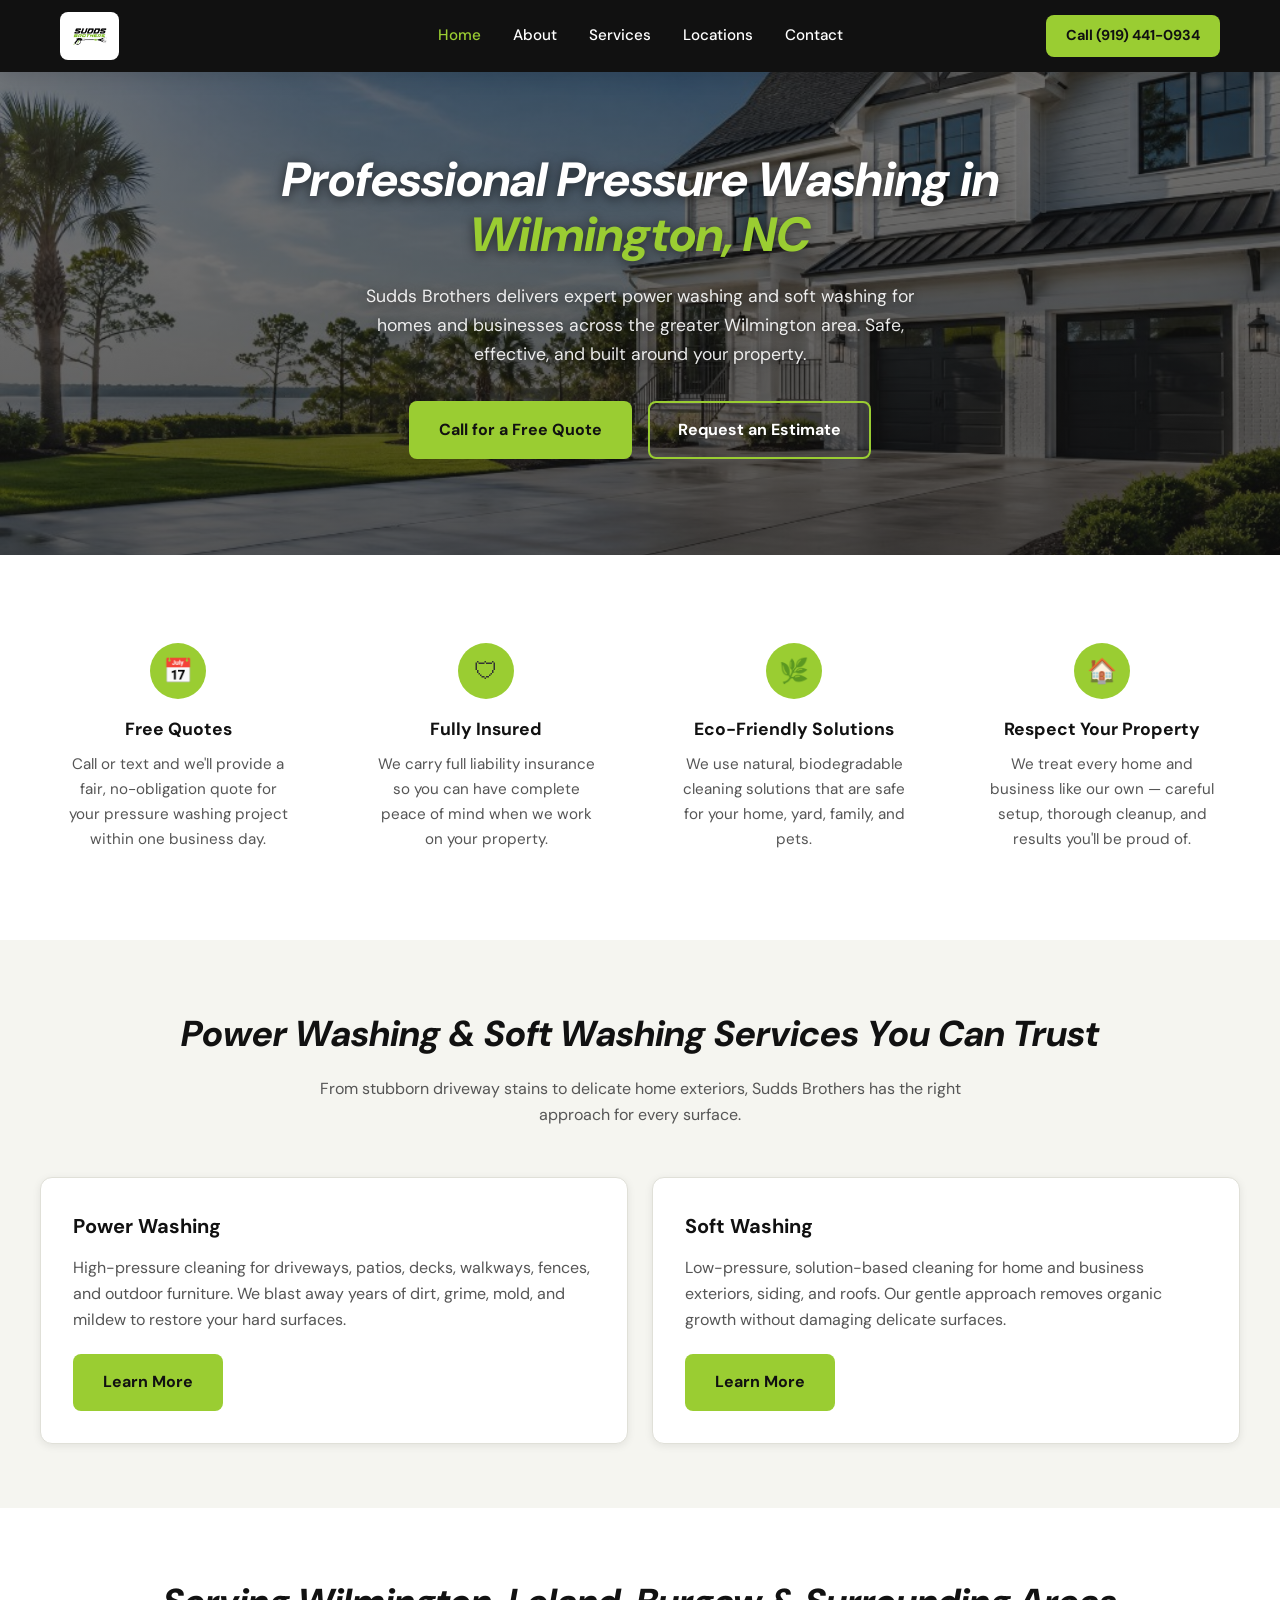
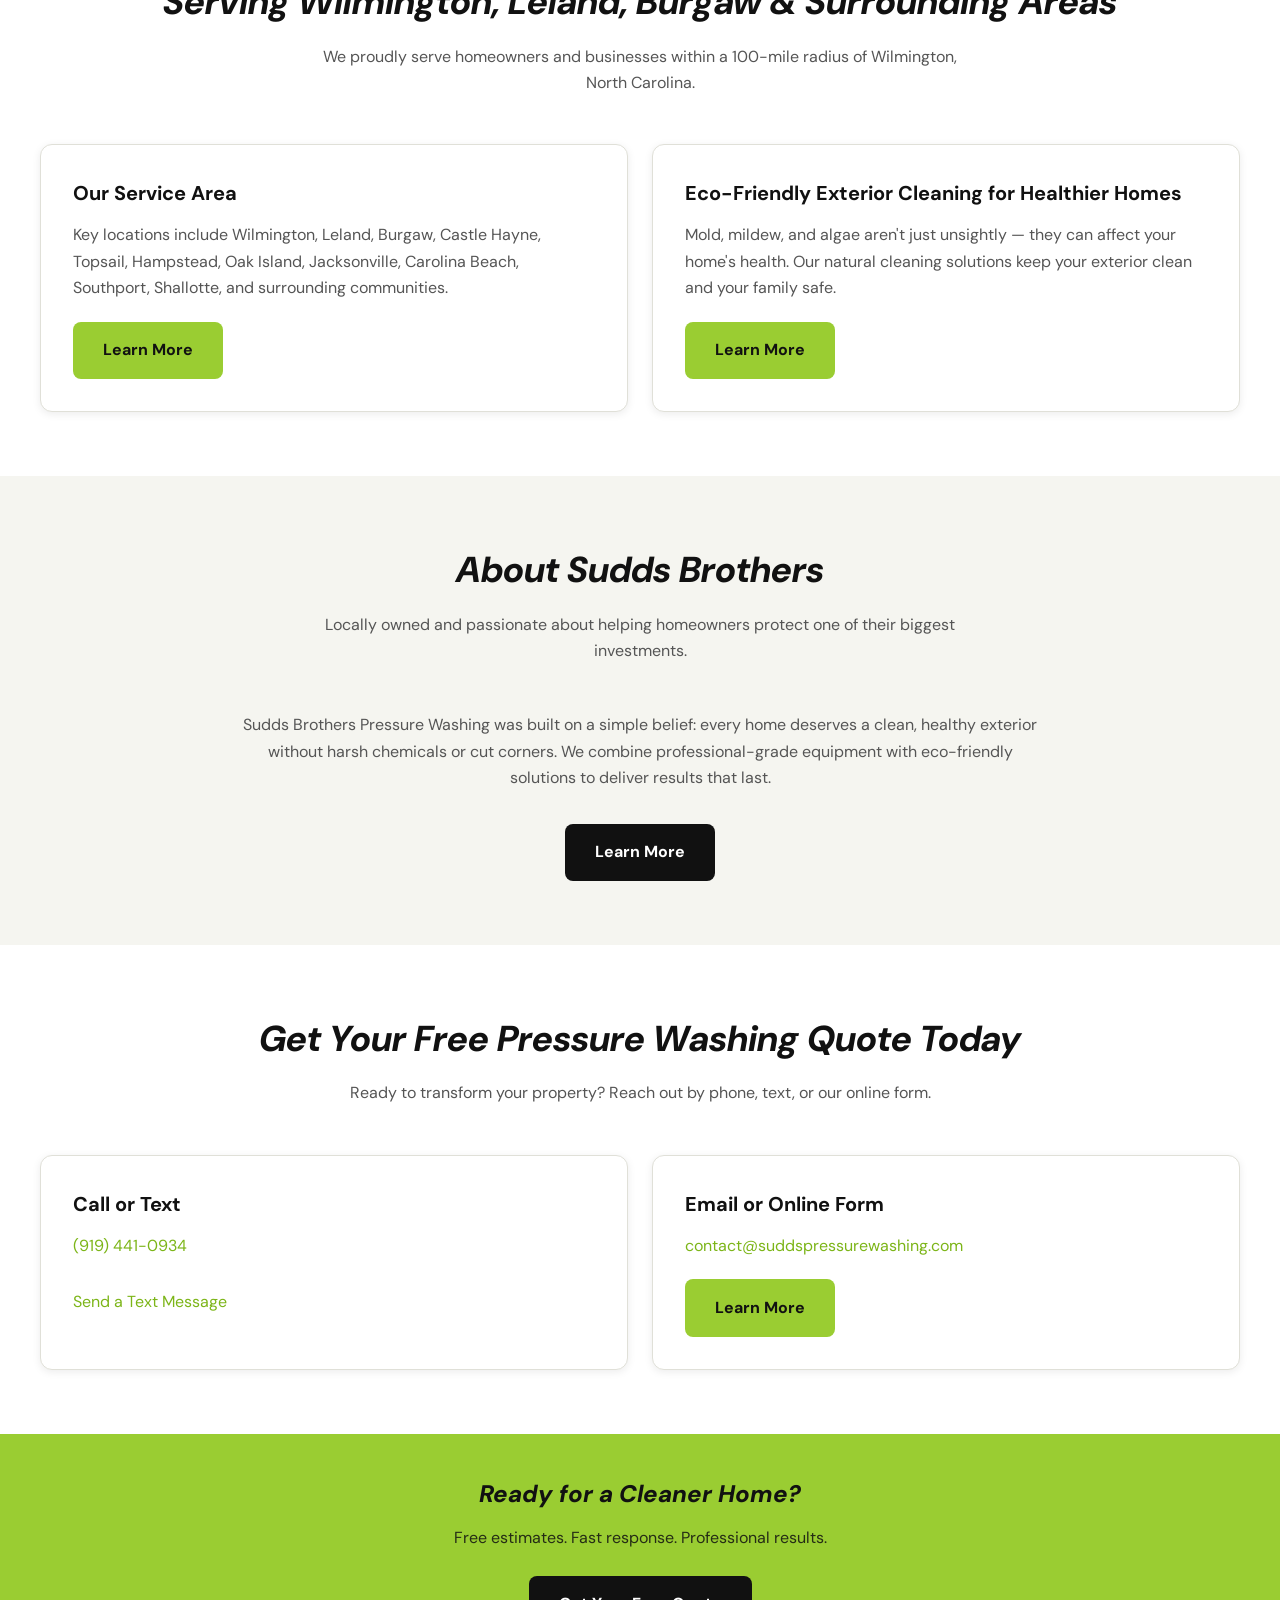
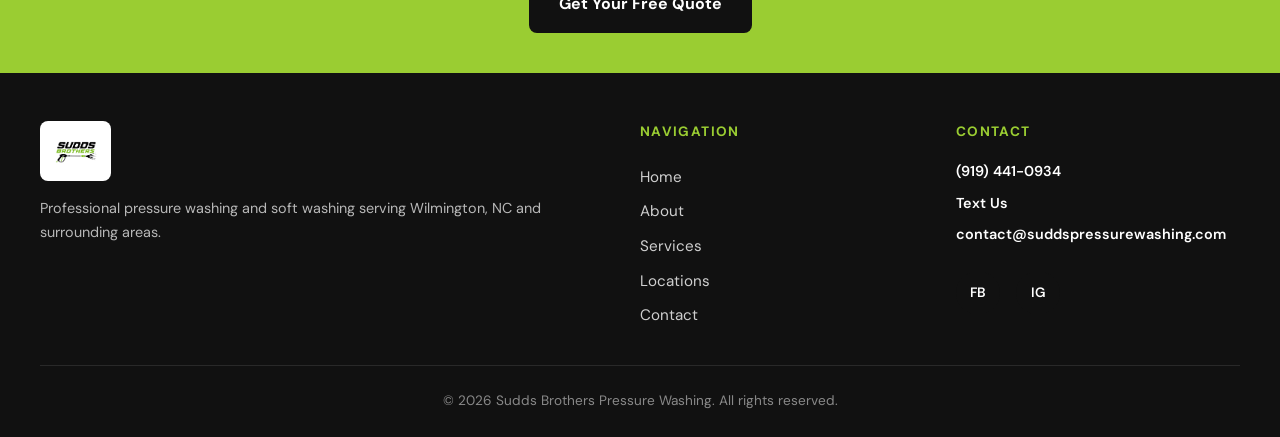
==== index.html @ 4c3fdf64 "lots of changes" ====
<!DOCTYPE html>
<html lang="en">
<head>
  <meta charset="UTF-8">
  <meta name="viewport" content="width=device-width, initial-scale=1.0">
  <title>Sudds Brothers Pressure Washing | Wilmington, NC</title>
  <meta name="description" content="Professional pressure washing and soft washing in Wilmington, Leland, Burgaw, and surrounding areas. Eco-friendly exterior cleaning for driveways, homes, and businesses. Free quotes.">
  <link rel="preconnect" href="https://fonts.googleapis.com">
  <link rel="preconnect" href="https://fonts.gstatic.com" crossorigin>
  <link href="https://fonts.googleapis.com/css2?family=DM+Sans:ital,opsz,wght@0,9..40,400;0,9..40,500;0,9..40,700;0,9..40,800;1,9..40,800&display=swap" rel="stylesheet">
  <link rel="icon" type="image/png" href="favicon.png">
  <link rel="apple-touch-icon" href="favicon.png">
  <link rel="stylesheet" href="css/styles.css">
  <script type="application/ld+json">
  {
    "@context": "https://schema.org",
    "@type": "LocalBusiness",
    "name": "Sudds Brothers Pressure Washing",
    "telephone": "+1-919-441-0934",
    "email": "contact@suddspressurewashing.com",
    "url": "https://suddspressurewashing.com",
    "description": "Professional pressure washing and soft washing services in Wilmington, NC and surrounding communities.",
    "areaServed": [
      "Wilmington, NC", "Leland, NC", "Burgaw, NC", "Castle Hayne, NC",
      "Hampstead, NC", "Oak Island, NC", "Surf City, NC", "Jacksonville, NC",
      "Carolina Beach, NC", "Southport, NC", "Shallotte, NC"
    ],
    "priceRange": "$$",
    "sameAs": [
      "https://www.facebook.com/profile.php?id=61590643113517",
      "https://www.instagram.com/suddsbrothers/"
    ]
  }
  </script>
</head>
<body>
  <a href="#main" class="skip-link">Skip to main content</a>

  <header class="site-header">
    <div class="header-inner">
      <a href="index.html" class="logo-link" aria-label="Sudds Brothers Pressure Washing Home">
        <img src="images/logo.png" alt="Sudds Brothers Pressure Washing">
      </a>
      <nav class="nav-desktop" aria-label="Main navigation">
        <a href="index.html" class="active">Home</a>
        <a href="about.html">About</a>
        <a href="services.html">Services</a>
        <a href="locations.html">Locations</a>
        <a href="contact.html">Contact</a>
      </nav>
      <a href="tel:+19194410934" class="header-cta">Call (919) 441-0934</a>
      <button class="menu-toggle" aria-label="Toggle menu" aria-expanded="false">
        <span></span><span></span><span></span>
      </button>
    </div>
    <nav class="nav-mobile" aria-label="Mobile navigation">
      <a href="index.html" class="active">Home</a>
      <a href="about.html">About</a>
      <a href="services.html">Services</a>
      <a href="locations.html">Locations</a>
      <a href="contact.html">Contact</a>
      <a href="tel:+19194410934" class="mobile-cta">Call (919) 441-0934</a>
    </nav>
  </header>

  <main id="main">
    <section class="hero">
      <div class="hero-inner">
        <h1>Professional Pressure Washing in <span>Wilmington, NC</span></h1>
        <p>Sudds Brothers delivers expert power washing and soft washing for homes and businesses across the greater Wilmington area. Safe, effective, and built around your property.</p>
        <div class="hero-actions">
          <a href="tel:+19194410934" class="btn btn-primary">Call for a Free Quote</a>
          <a href="contact.html" class="btn btn-secondary">Request an Estimate</a>
        </div>
      </div>
    </section>

    <section class="section">
      <div class="container">
        <div class="trust-grid">
          <div class="trust-item">
            <div class="trust-icon" aria-hidden="true">&#128197;</div>
            <h3>Free Quotes</h3>
            <p>Call or text and we'll provide a fair, no-obligation quote for your pressure washing project within one business day.</p>
          </div>
          <div class="trust-item">
            <div class="trust-icon" aria-hidden="true">&#128737;</div>
            <h3>Fully Insured</h3>
            <p>We carry full liability insurance so you can have complete peace of mind when we work on your property.</p>
          </div>
          <div class="trust-item">
            <div class="trust-icon" aria-hidden="true">&#127807;</div>
            <h3>Eco-Friendly Solutions</h3>
            <p>We use natural, biodegradable cleaning solutions that are safe for your home, yard, family, and pets.</p>
          </div>
          <div class="trust-item">
            <div class="trust-icon" aria-hidden="true">&#127968;</div>
            <h3>Respect Your Property</h3>
            <p>We treat every home and business like our own — careful setup, thorough cleanup, and results you'll be proud of.</p>
          </div>
        </div>
      </div>
    </section>

    <section class="section section-alt">
      <div class="container">
        <div class="section-header">
          <h2>Power Washing &amp; Soft Washing Services You Can Trust</h2>
          <p>From stubborn driveway stains to delicate home exteriors, Sudds Brothers has the right approach for every surface.</p>
        </div>
        <div class="preview-grid">
          <article class="preview-card">
            <h3>Power Washing</h3>
            <p>High-pressure cleaning for driveways, patios, decks, walkways, fences, and outdoor furniture. We blast away years of dirt, grime, mold, and mildew to restore your hard surfaces.</p>
            <a href="services.html#power-washing" class="btn btn-primary">Learn More</a>
          </article>
          <article class="preview-card">
            <h3>Soft Washing</h3>
            <p>Low-pressure, solution-based cleaning for home and business exteriors, siding, and roofs. Our gentle approach removes organic growth without damaging delicate surfaces.</p>
            <a href="services.html#soft-washing" class="btn btn-primary">Learn More</a>
          </article>
        </div>
      </div>
    </section>

    <section class="section">
      <div class="container">
        <div class="section-header">
          <h2>Serving Wilmington, Leland, Burgaw &amp; Surrounding Areas</h2>
          <p>We proudly serve homeowners and businesses within a 100-mile radius of Wilmington, North Carolina.</p>
        </div>
        <div class="preview-grid">
          <article class="preview-card">
            <h3>Our Service Area</h3>
            <p>Key locations include Wilmington, Leland, Burgaw, Castle Hayne, Topsail, Hampstead, Oak Island, Jacksonville, Carolina Beach, Southport, Shallotte, and surrounding communities.</p>
            <a href="locations.html" class="btn btn-primary">Learn More</a>
          </article>
          <article class="preview-card">
            <h3>Eco-Friendly Exterior Cleaning for Healthier Homes</h3>
            <p>Mold, mildew, and algae aren't just unsightly — they can affect your home's health. Our natural cleaning solutions keep your exterior clean and your family safe.</p>
            <a href="about.html" class="btn btn-primary">Learn More</a>
          </article>
        </div>
      </div>
    </section>

    <section class="section section-alt">
      <div class="container">
        <div class="section-header">
          <h2>About Sudds Brothers</h2>
          <p>Locally owned and passionate about helping homeowners protect one of their biggest investments.</p>
        </div>
        <div class="content-block" style="text-align: center;">
          <p>Sudds Brothers Pressure Washing was built on a simple belief: every home deserves a clean, healthy exterior without harsh chemicals or cut corners. We combine professional-grade equipment with eco-friendly solutions to deliver results that last.</p>
          <a href="about.html" class="btn btn-dark" style="margin-top: 1rem;">Learn More</a>
        </div>
      </div>
    </section>

    <section class="section">
      <div class="container">
        <div class="section-header">
          <h2>Get Your Free Pressure Washing Quote Today</h2>
          <p>Ready to transform your property? Reach out by phone, text, or our online form.</p>
        </div>
        <div class="preview-grid">
          <article class="preview-card">
            <h3>Call or Text</h3>
            <p><a href="tel:+19194410934">(919) 441-0934</a></p>
            <p style="margin-top: 0.5rem;"><a href="sms:+19194410934">Send a Text Message</a></p>
          </article>
          <article class="preview-card">
            <h3>Email or Online Form</h3>
            <p><a href="mailto:contact@suddspressurewashing.com">contact@suddspressurewashing.com</a></p>
            <a href="contact.html" class="btn btn-primary">Learn More</a>
          </article>
        </div>
      </div>
    </section>

    <section class="cta-strip">
      <div class="container">
        <h2>Ready for a Cleaner Home?</h2>
        <p>Free estimates. Fast response. Professional results.</p>
        <a href="contact.html" class="btn">Get Your Free Quote</a>
      </div>
    </section>
  </main>

  <footer class="site-footer">
    <div class="footer-inner">
      <div class="footer-grid">
        <div class="footer-brand">
          <img src="images/logo.png" alt="Sudds Brothers Pressure Washing">
          <p>Professional pressure washing and soft washing serving Wilmington, NC and surrounding areas.</p>
        </div>
        <div class="footer-nav">
          <h3>Navigation</h3>
          <a href="index.html">Home</a>
          <a href="about.html">About</a>
          <a href="services.html">Services</a>
          <a href="locations.html">Locations</a>
          <a href="contact.html">Contact</a>
        </div>
        <div class="footer-contact">
          <h3>Contact</h3>
          <p><a href="tel:+19194410934">(919) 441-0934</a></p>
          <p><a href="sms:+19194410934">Text Us</a></p>
          <p><a href="mailto:contact@suddspressurewashing.com">contact@suddspressurewashing.com</a></p>
          <div class="social-links">
            <a href="https://www.facebook.com/profile.php?id=61590643113517" target="_blank" rel="noopener noreferrer" aria-label="Facebook" title="Facebook">FB</a>
            <a href="https://www.instagram.com/suddsbrothers/" target="_blank" rel="noopener noreferrer" aria-label="Instagram" title="Instagram">IG</a>
          </div>
        </div>
      </div>
      <div class="footer-bottom">
        <p>&copy; 2026 Sudds Brothers Pressure Washing. All rights reserved.</p>
      </div>
    </div>
  </footer>

  <script src="js/main.js"></script>
</body>
</html>
---- css/styles.css ----
/* Sudds Brothers Pressure Washing */

:root {
  --color-black: #111111;
  --color-green: #9ACD32;
  --color-green-dark: #7CB518;
  --color-white: #ffffff;
  --color-off-white: #f5f5f0;
  --color-gray-100: #f0f0eb;
  --color-gray-200: #e0e0d8;
  --color-gray-600: #555555;
  --color-gray-800: #333333;
  --font-main: 'DM Sans', system-ui, -apple-system, sans-serif;
  --font-display: 'DM Sans', system-ui, sans-serif;
  --shadow-sm: 0 2px 8px rgba(0, 0, 0, 0.08);
  --shadow-md: 0 4px 20px rgba(0, 0, 0, 0.12);
  --radius: 8px;
  --radius-lg: 12px;
  --header-height: 72px;
  --max-width: 1200px;
}

*, *::before, *::after {
  box-sizing: border-box;
  margin: 0;
  padding: 0;
}

html {
  scroll-behavior: smooth;
}

body {
  font-family: var(--font-main);
  font-size: 1rem;
  line-height: 1.65;
  color: var(--color-gray-800);
  background: var(--color-white);
}

img {
  max-width: 100%;
  height: auto;
  display: block;
}

a {
  color: var(--color-green-dark);
  text-decoration: none;
  transition: color 0.2s;
}

a:hover {
  color: var(--color-green);
}

ul {
  list-style: none;
}

.skip-link {
  position: absolute;
  top: -100%;
  left: 1rem;
  background: var(--color-green);
  color: var(--color-black);
  padding: 0.5rem 1rem;
  border-radius: var(--radius);
  z-index: 9999;
  font-weight: 600;
}

.skip-link:focus {
  top: 1rem;
}

/* Header */
.site-header {
  position: sticky;
  top: 0;
  z-index: 1000;
  background: var(--color-black);
  height: var(--header-height);
  box-shadow: var(--shadow-md);
}

.header-inner {
  max-width: var(--max-width);
  margin: 0 auto;
  padding: 0 1.25rem;
  height: 100%;
  display: flex;
  align-items: center;
  justify-content: space-between;
  gap: 1rem;
  position: relative;
}

.logo-link img {
  height: 48px;
  width: auto;
  background: var(--color-white);
  padding: 0.3rem 0.65rem;
  border-radius: var(--radius);
}

.nav-desktop {
  display: none;
  align-items: center;
  gap: 2rem;
}

.nav-desktop a {
  color: var(--color-white);
  font-weight: 500;
  font-size: 0.95rem;
}

.nav-desktop a:hover,
.nav-desktop a.active {
  color: var(--color-green);
}

.header-cta {
  display: none;
  background: var(--color-green);
  color: var(--color-black) !important;
  padding: 0.6rem 1.25rem;
  border-radius: var(--radius);
  font-weight: 700;
  font-size: 0.9rem;
  white-space: nowrap;
}

.header-cta:hover {
  background: var(--color-green-dark);
  color: var(--color-black) !important;
}

.menu-toggle {
  display: flex;
  flex-direction: column;
  justify-content: center;
  gap: 5px;
  width: 44px;
  height: 44px;
  background: transparent;
  border: 2px solid var(--color-green);
  border-radius: 50%;
  cursor: pointer;
  padding: 10px;
}

.menu-toggle span {
  display: block;
  height: 2px;
  background: var(--color-green);
  border-radius: 2px;
  transition: transform 0.3s, opacity 0.3s;
}

.menu-toggle[aria-expanded="true"] span:nth-child(1) {
  transform: translateY(7px) rotate(45deg);
}

.menu-toggle[aria-expanded="true"] span:nth-child(2) {
  opacity: 0;
}

.menu-toggle[aria-expanded="true"] span:nth-child(3) {
  transform: translateY(-7px) rotate(-45deg);
}

.nav-mobile {
  display: none;
  position: fixed;
  top: var(--header-height);
  left: 0;
  right: 0;
  background: var(--color-black);
  padding: 1.5rem;
  box-shadow: var(--shadow-md);
  z-index: 999;
}

.nav-mobile.open {
  display: block;
}

.nav-mobile a {
  display: block;
  color: var(--color-white);
  padding: 0.85rem 0;
  font-size: 1.1rem;
  font-weight: 500;
  border-bottom: 1px solid rgba(255, 255, 255, 0.1);
}

.nav-mobile a:hover,
.nav-mobile a.active {
  color: var(--color-green);
}

.nav-mobile .mobile-cta {
  display: inline-block;
  margin-top: 1rem;
  background: var(--color-green);
  color: var(--color-black) !important;
  padding: 0.75rem 1.5rem;
  border-radius: var(--radius);
  font-weight: 700;
  border: none;
}

/* Hero */
.hero {
  background: var(--color-black) url('../images/hero.png') center center / cover no-repeat;
  color: var(--color-white);
  padding: 5rem 1.25rem 6rem;
  text-align: center;
  position: relative;
  overflow: hidden;
  min-height: 420px;
  display: flex;
  align-items: center;
}

.hero::before {
  content: '';
  position: absolute;
  inset: 0;
  background: linear-gradient(
    to bottom,
    rgba(17, 17, 17, 0.55) 0%,
    rgba(17, 17, 17, 0.7) 100%
  );
  pointer-events: none;
}

.hero-inner {
  max-width: 800px;
  margin: 0 auto;
  position: relative;
  z-index: 1;
  width: 100%;
}

.hero h1 {
  font-family: var(--font-display);
  font-size: clamp(2rem, 5vw, 3rem);
  font-weight: 800;
  font-style: italic;
  line-height: 1.15;
  margin-bottom: 1.25rem;
  text-shadow: 0 2px 12px rgba(0, 0, 0, 0.6);
}

.hero h1 span {
  color: var(--color-green);
}

.hero p {
  font-size: 1.1rem;
  color: rgba(255, 255, 255, 0.9);
  margin-bottom: 2rem;
  max-width: 600px;
  margin-left: auto;
  margin-right: auto;
  text-shadow: 0 1px 8px rgba(0, 0, 0, 0.5);
}

.hero-actions {
  display: flex;
  flex-wrap: wrap;
  gap: 1rem;
  justify-content: center;
}

/* Buttons */
.btn {
  display: inline-block;
  padding: 0.85rem 1.75rem;
  border-radius: var(--radius);
  font-weight: 700;
  font-size: 1rem;
  text-align: center;
  cursor: pointer;
  border: 2px solid transparent;
  transition: background 0.2s, color 0.2s, border-color 0.2s;
}

.btn-primary {
  background: var(--color-green);
  color: var(--color-black);
}

.btn-primary:hover {
  background: var(--color-green-dark);
  color: var(--color-black);
}

.btn-secondary {
  background: transparent;
  color: var(--color-white);
  border-color: var(--color-green);
}

.btn-secondary:hover {
  background: var(--color-green);
  color: var(--color-black);
}

.btn-dark {
  background: var(--color-black);
  color: var(--color-white);
}

.btn-dark:hover {
  background: var(--color-gray-800);
  color: var(--color-white);
}

/* Sections */
.section {
  padding: 4rem 1.25rem;
}

.section-alt {
  background: var(--color-off-white);
}

.section-dark {
  background: var(--color-black);
  color: var(--color-white);
}

.container {
  max-width: var(--max-width);
  margin: 0 auto;
}

.section-header {
  text-align: center;
  margin-bottom: 3rem;
}

.section-header h2 {
  font-family: var(--font-display);
  font-size: clamp(1.5rem, 3.5vw, 2.25rem);
  font-weight: 800;
  font-style: italic;
  color: var(--color-black);
  margin-bottom: 0.75rem;
}

.section-dark .section-header h2 {
  color: var(--color-white);
}

.section-header p {
  color: var(--color-gray-600);
  max-width: 650px;
  margin: 0 auto;
}

.section-dark .section-header p {
  color: rgba(255, 255, 255, 0.75);
}

/* Trust grid */
.trust-grid {
  display: grid;
  grid-template-columns: 1fr;
  gap: 2rem;
}

.trust-item {
  text-align: center;
  padding: 1.5rem;
}

.trust-icon {
  width: 56px;
  height: 56px;
  margin: 0 auto 1rem;
  background: var(--color-green);
  border-radius: 50%;
  display: flex;
  align-items: center;
  justify-content: center;
  font-size: 1.5rem;
}

.trust-item h3 {
  font-size: 1.1rem;
  font-weight: 700;
  margin-bottom: 0.5rem;
  color: var(--color-black);
}

.trust-item p {
  color: var(--color-gray-600);
  font-size: 0.95rem;
}

/* Preview cards */
.preview-grid {
  display: grid;
  grid-template-columns: 1fr;
  gap: 1.5rem;
}

.preview-card {
  background: var(--color-white);
  border-radius: var(--radius-lg);
  padding: 2rem;
  box-shadow: var(--shadow-sm);
  border: 1px solid var(--color-gray-200);
  display: flex;
  flex-direction: column;
}

.section-alt .preview-card {
  background: var(--color-white);
}

.preview-card h2,
.preview-card h3 {
  font-size: 1.25rem;
  font-weight: 700;
  margin-bottom: 0.75rem;
  color: var(--color-black);
}

.preview-card p {
  color: var(--color-gray-600);
  margin-bottom: 1.25rem;
  flex-grow: 1;
}

.preview-card .btn {
  align-self: flex-start;
}

/* Page hero (inner pages) */
.page-hero {
  background: var(--color-black);
  color: var(--color-white);
  padding: 3rem 1.25rem;
  text-align: center;
}

.page-hero h1 {
  font-family: var(--font-display);
  font-size: clamp(1.75rem, 4vw, 2.5rem);
  font-weight: 800;
  font-style: italic;
  margin-bottom: 0.75rem;
}

.page-hero p {
  color: rgba(255, 255, 255, 0.8);
  max-width: 650px;
  margin: 0 auto;
  font-size: 1.05rem;
}

/* Content blocks */
.content-block {
  max-width: 800px;
  margin: 0 auto;
}

.content-block h2 {
  font-size: 1.5rem;
  font-weight: 700;
  margin: 2rem 0 1rem;
  color: var(--color-black);
}

.content-block h2:first-child {
  margin-top: 0;
}

.content-block p {
  margin-bottom: 1rem;
  color: var(--color-gray-600);
}

.content-block ul {
  list-style: disc;
  padding-left: 1.5rem;
  margin-bottom: 1rem;
  color: var(--color-gray-600);
}

.content-block li {
  margin-bottom: 0.4rem;
}

/* Service detail */
.service-detail {
  display: grid;
  grid-template-columns: 1fr;
  gap: 2rem;
  margin-bottom: 3rem;
  padding-bottom: 3rem;
  border-bottom: 1px solid var(--color-gray-200);
}

.service-detail:last-child {
  border-bottom: none;
  margin-bottom: 0;
  padding-bottom: 0;
}

.service-detail h2 {
  font-size: 1.5rem;
  font-weight: 700;
  color: var(--color-black);
  margin-bottom: 1rem;
}

.service-detail p {
  color: var(--color-gray-600);
  margin-bottom: 1rem;
}

.service-badge {
  display: inline-block;
  background: var(--color-green);
  color: var(--color-black);
  font-weight: 700;
  font-size: 0.8rem;
  padding: 0.3rem 0.75rem;
  border-radius: 20px;
  margin-bottom: 1rem;
  text-transform: uppercase;
  letter-spacing: 0.05em;
}

/* Locations */
.locations-grid {
  display: grid;
  grid-template-columns: 1fr;
  gap: 2rem;
}

.location-region h3 {
  font-size: 1.15rem;
  font-weight: 700;
  color: var(--color-black);
  margin-bottom: 0.75rem;
  padding-bottom: 0.5rem;
  border-bottom: 2px solid var(--color-green);
}

.location-region ul {
  display: flex;
  flex-wrap: wrap;
  gap: 0.5rem;
}

.location-region li {
  background: var(--color-gray-100);
  padding: 0.4rem 0.85rem;
  border-radius: 20px;
  font-size: 0.9rem;
  color: var(--color-gray-800);
}

#service-map {
  width: 100%;
  height: 450px;
  border-radius: var(--radius-lg);
  box-shadow: var(--shadow-md);
  z-index: 1;
}

.map-container {
  margin-top: 2rem;
}

/* Contact */
.contact-layout {
  display: grid;
  grid-template-columns: 1fr;
  gap: 3rem;
}

.contact-info h2 {
  font-size: 1.35rem;
  font-weight: 700;
  margin-bottom: 1.5rem;
}

.contact-item {
  display: flex;
  align-items: flex-start;
  gap: 1rem;
  margin-bottom: 1.25rem;
}

.contact-item-icon {
  width: 44px;
  height: 44px;
  background: var(--color-green);
  border-radius: 50%;
  display: flex;
  align-items: center;
  justify-content: center;
  flex-shrink: 0;
  font-size: 1.1rem;
}

.contact-item a {
  font-weight: 600;
  font-size: 1.05rem;
  color: var(--color-black);
}

.contact-item a:hover {
  color: var(--color-green-dark);
}

.contact-item span {
  display: block;
  font-size: 0.85rem;
  color: var(--color-gray-600);
}

.social-links {
  display: flex;
  gap: 1rem;
  margin-top: 1.5rem;
}

.social-links a {
  width: 44px;
  height: 44px;
  background: var(--color-black);
  color: var(--color-white);
  border-radius: 50%;
  display: flex;
  align-items: center;
  justify-content: center;
  font-weight: 700;
  font-size: 0.85rem;
  transition: background 0.2s;
}

.social-links a:hover {
  background: var(--color-green);
  color: var(--color-black);
}

/* Form */
.contact-form {
  background: var(--color-off-white);
  padding: 2rem;
  border-radius: var(--radius-lg);
  border: 1px solid var(--color-gray-200);
}

.form-row {
  display: grid;
  grid-template-columns: 1fr;
  gap: 1rem;
  margin-bottom: 1rem;
}

.form-group {
  margin-bottom: 1rem;
}

.form-group label {
  display: block;
  font-weight: 600;
  font-size: 0.9rem;
  margin-bottom: 0.4rem;
  color: var(--color-black);
}

.form-group label .required {
  color: #c0392b;
}

.form-group input,
.form-group textarea {
  width: 100%;
  padding: 0.75rem 1rem;
  border: 1px solid var(--color-gray-200);
  border-radius: var(--radius);
  font-family: var(--font-main);
  font-size: 1rem;
  transition: border-color 0.2s;
  background: var(--color-white);
}

.form-group input:focus,
.form-group textarea:focus {
  outline: none;
  border-color: var(--color-green);
  box-shadow: 0 0 0 3px rgba(154, 205, 50, 0.2);
}

.form-group input.error,
.form-group textarea.error {
  border-color: #c0392b;
}

.form-error {
  color: #c0392b;
  font-size: 0.8rem;
  margin-top: 0.3rem;
}

.form-status {
  padding: 1rem;
  border-radius: var(--radius);
  margin-bottom: 1rem;
  font-weight: 500;
  display: none;
}

.form-status.success {
  display: block;
  background: #d4edda;
  color: #155724;
  border: 1px solid #c3e6cb;
}

.form-status.error {
  display: block;
  background: #f8d7da;
  color: #721c24;
  border: 1px solid #f5c6cb;
}

/* CTA strip */
.cta-strip {
  background: var(--color-green);
  padding: 2.5rem 1.25rem;
  text-align: center;
}

.cta-strip h2 {
  font-size: 1.5rem;
  font-weight: 800;
  font-style: italic;
  color: var(--color-black);
  margin-bottom: 0.75rem;
}

.cta-strip p {
  color: var(--color-black);
  margin-bottom: 1.5rem;
  opacity: 0.85;
}

.cta-strip .btn {
  background: var(--color-black);
  color: var(--color-white);
}

.cta-strip .btn:hover {
  background: var(--color-gray-800);
  color: var(--color-white);
}

/* Footer */
.site-footer {
  background: var(--color-black);
  color: var(--color-white);
  padding: 3rem 1.25rem 1.5rem;
}

.footer-inner {
  max-width: var(--max-width);
  margin: 0 auto;
}

.footer-grid {
  display: grid;
  grid-template-columns: 1fr;
  gap: 2rem;
  margin-bottom: 2rem;
}

.footer-brand img {
  height: 60px;
  margin-bottom: 1rem;
  background: var(--color-white);
  padding: 0.4rem 0.75rem;
  border-radius: var(--radius);
  width: fit-content;
}

.footer-brand p {
  color: rgba(255, 255, 255, 0.7);
  font-size: 0.9rem;
}

.footer-nav h3,
.footer-contact h3 {
  font-size: 0.85rem;
  text-transform: uppercase;
  letter-spacing: 0.1em;
  color: var(--color-green);
  margin-bottom: 1rem;
}

.footer-nav a {
  display: block;
  color: rgba(255, 255, 255, 0.8);
  padding: 0.3rem 0;
  font-size: 0.95rem;
}

.footer-nav a:hover {
  color: var(--color-green);
}

.footer-contact a {
  color: var(--color-white);
  font-weight: 600;
}

.footer-contact a:hover {
  color: var(--color-green);
}

.footer-contact p {
  color: rgba(255, 255, 255, 0.7);
  font-size: 0.9rem;
  margin-bottom: 0.5rem;
}

.footer-bottom {
  border-top: 1px solid rgba(255, 255, 255, 0.1);
  padding-top: 1.5rem;
  text-align: center;
  font-size: 0.85rem;
  color: rgba(255, 255, 255, 0.5);
}

/* About image placeholder */
.about-image {
  text-align: center;
  margin: 2rem 0;
}

.about-image img {
  max-width: 300px;
  margin: 0 auto;
  border-radius: var(--radius-lg);
}

/* Responsive */
@media (min-width: 600px) {
  .trust-grid {
    grid-template-columns: repeat(2, 1fr);
  }

  .form-row {
    grid-template-columns: 1fr 1fr;
  }

  .locations-grid {
    grid-template-columns: repeat(2, 1fr);
  }
}

@media (min-width: 768px) {
  .menu-toggle {
    display: none;
  }

  .nav-desktop {
    display: flex;
    position: absolute;
    left: 50%;
    top: 50%;
    transform: translate(-50%, -50%);
  }

  .header-cta {
    display: inline-block;
  }

  .preview-grid {
    grid-template-columns: repeat(2, 1fr);
  }

  .contact-layout {
    grid-template-columns: 1fr 1.5fr;
  }

  .footer-grid {
    grid-template-columns: 2fr 1fr 1fr;
  }

  .service-detail {
    grid-template-columns: 1fr 1fr;
    align-items: start;
  }
}

@media (min-width: 1024px) {
  .trust-grid {
    grid-template-columns: repeat(4, 1fr);
  }

  .locations-grid {
    grid-template-columns: repeat(3, 1fr);
  }
}
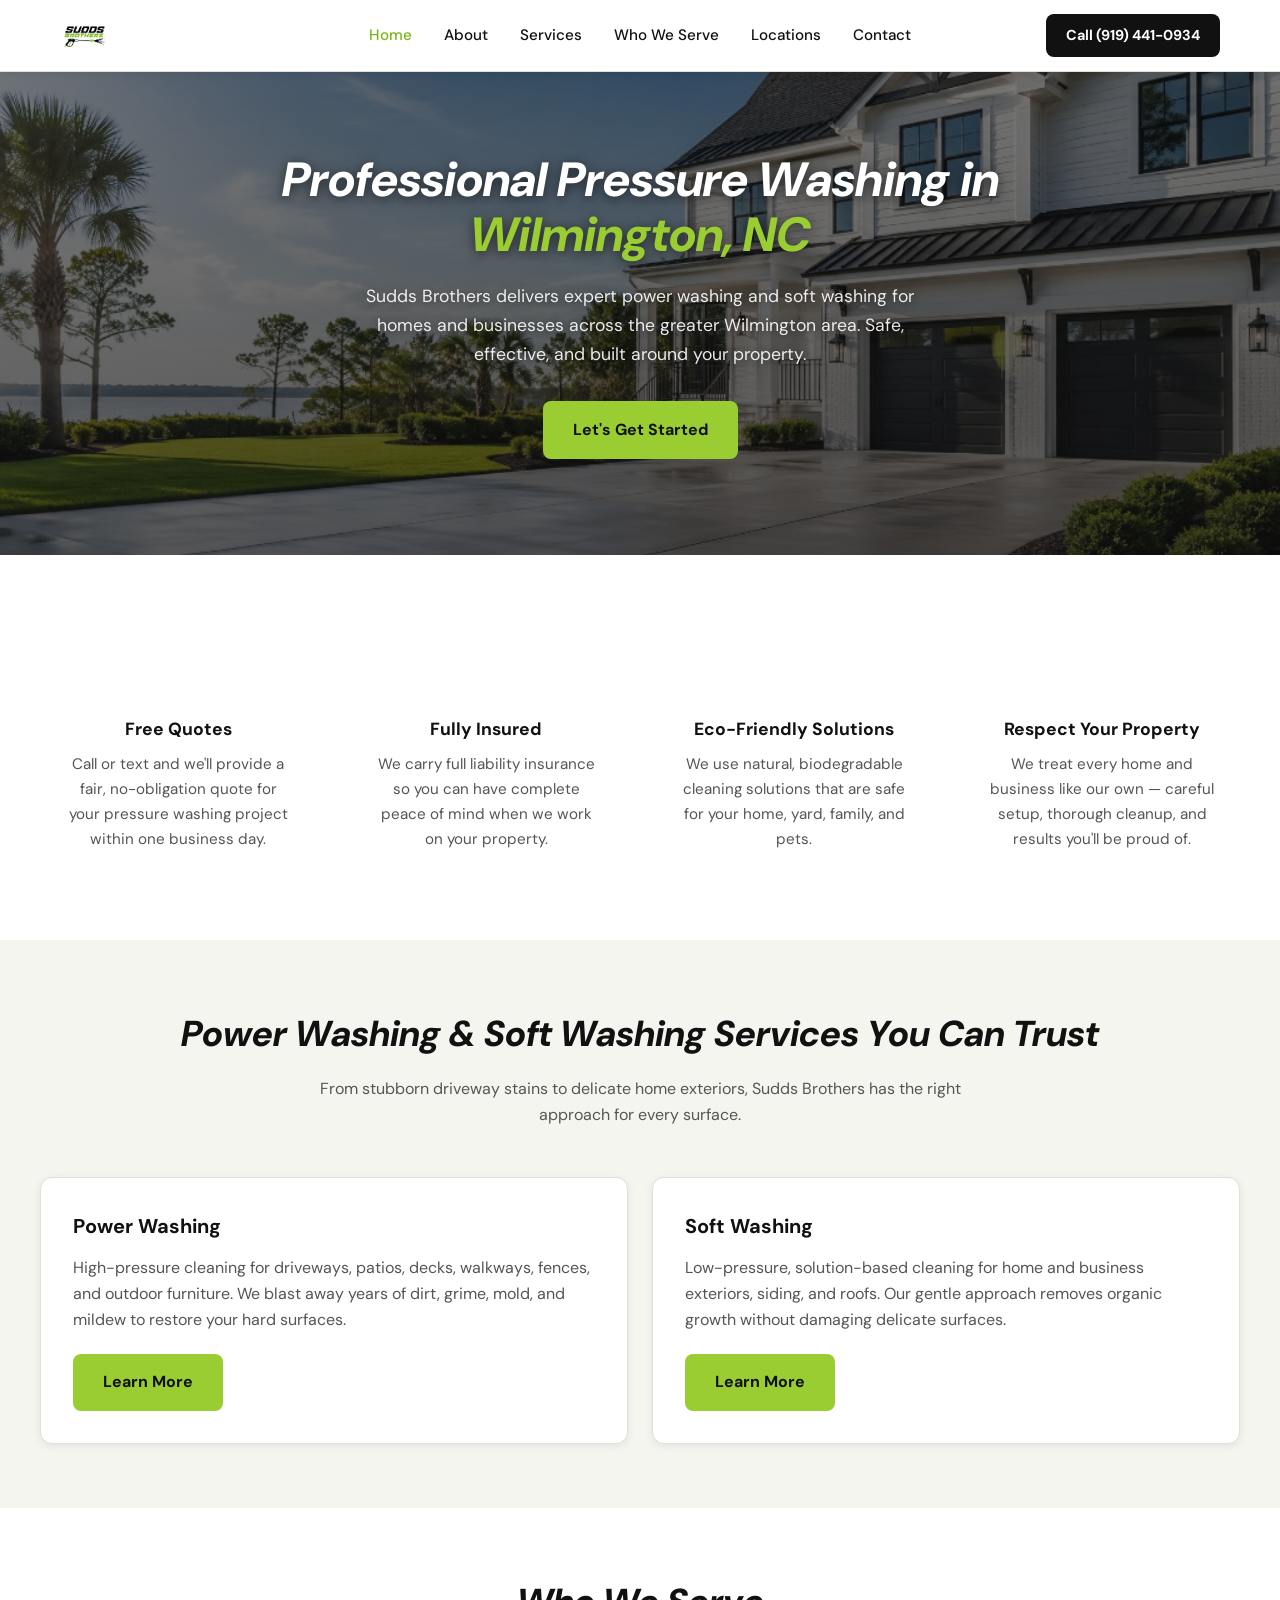
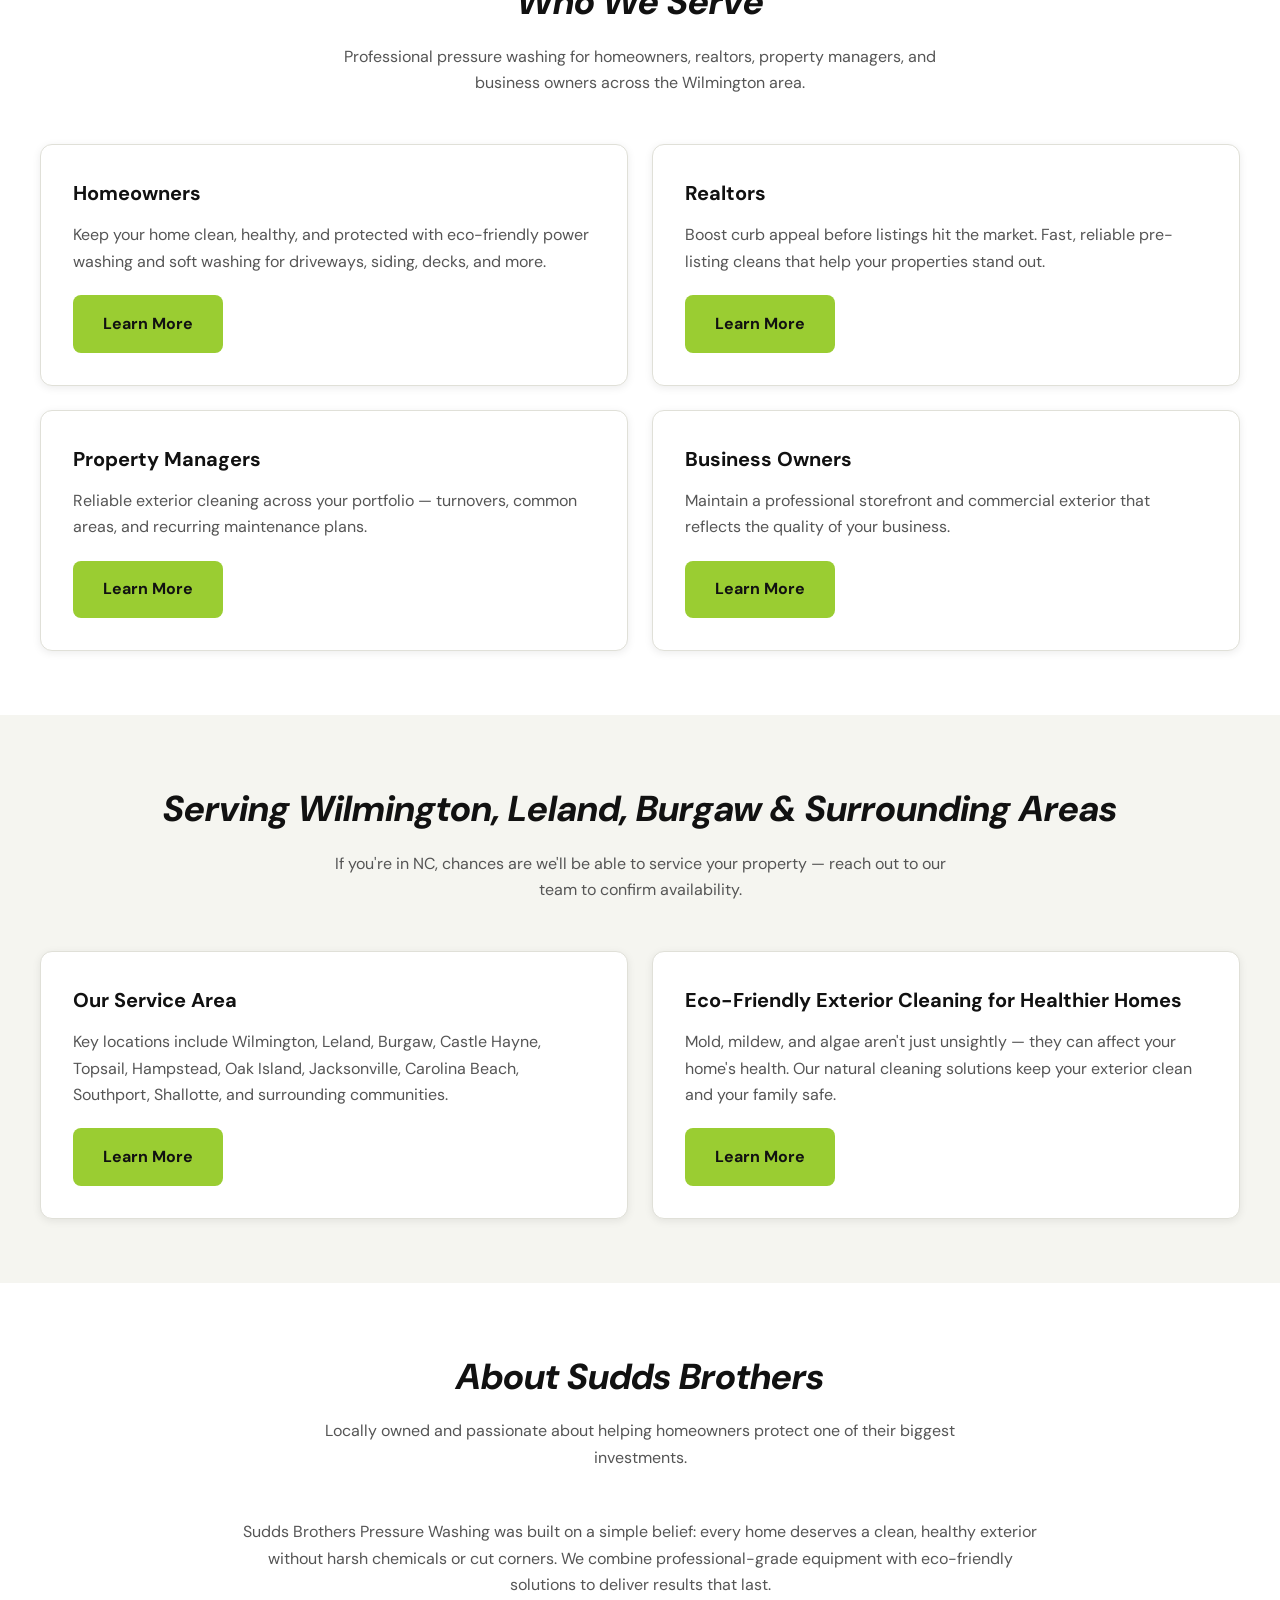
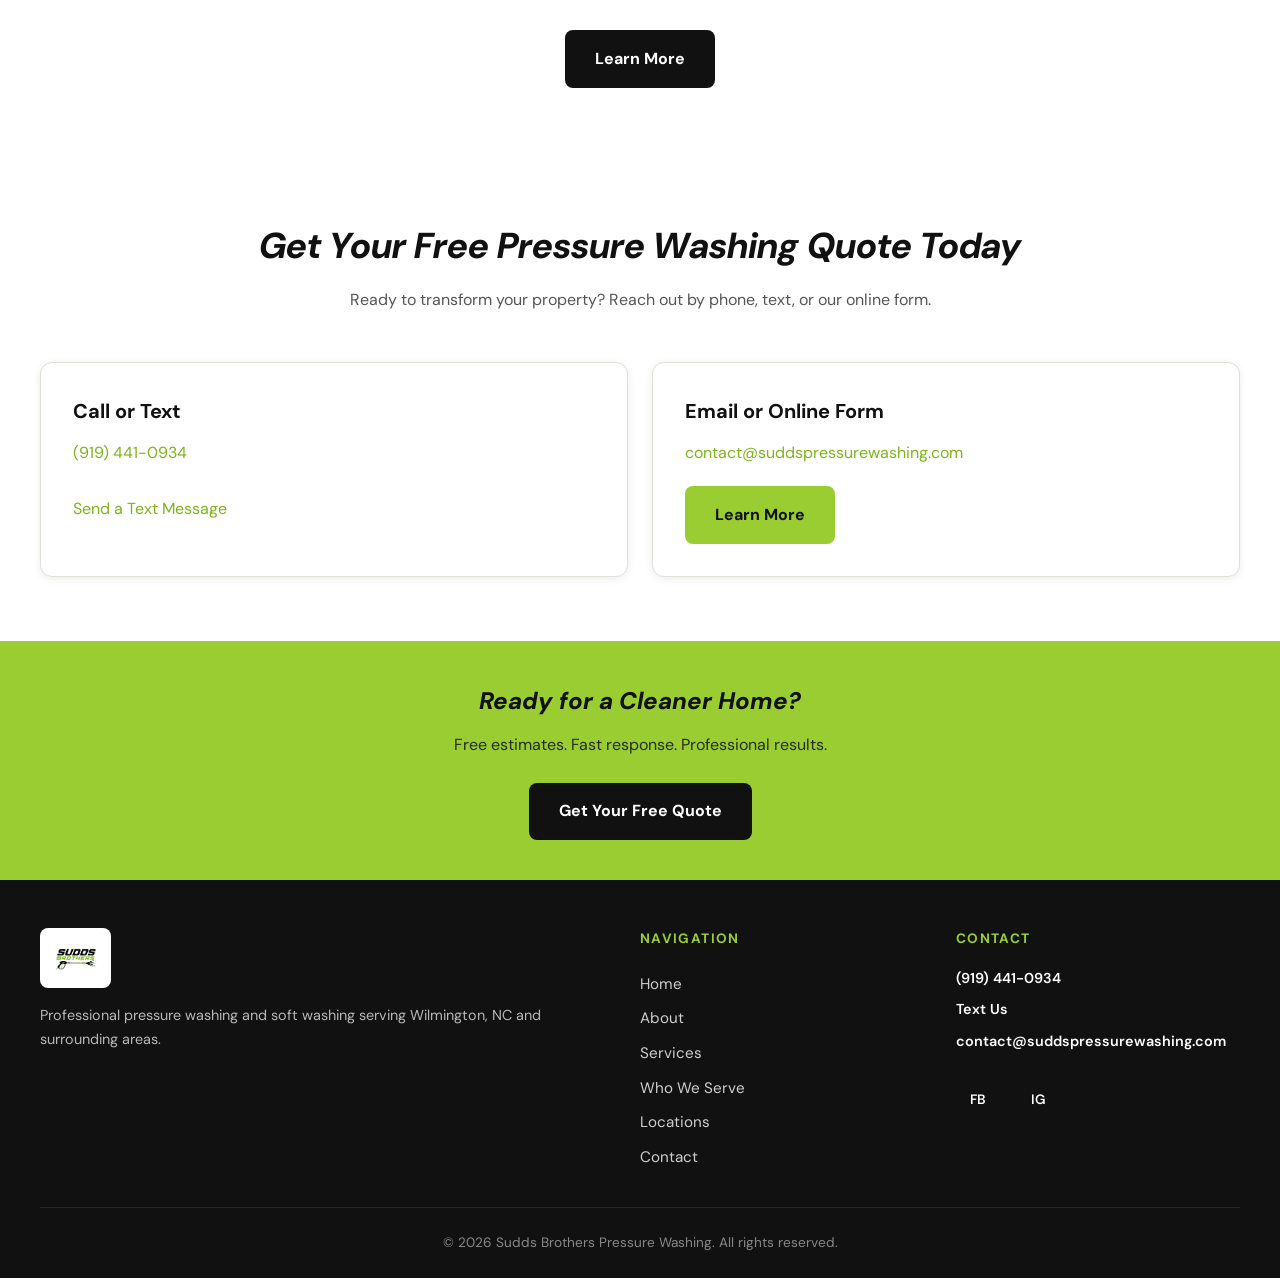
==== commit 2d07a1f3: "lots of changes" ====
--- a/index.html
+++ b/index.html
@@ -45,6 +45,7 @@
         <a href="index.html" class="active">Home</a>
         <a href="about.html">About</a>
         <a href="services.html">Services</a>
+        <a href="who-we-serve.html">Who We Serve</a>
         <a href="locations.html">Locations</a>
         <a href="contact.html">Contact</a>
       </nav>
@@ -57,6 +58,7 @@
       <a href="index.html" class="active">Home</a>
       <a href="about.html">About</a>
       <a href="services.html">Services</a>
+      <a href="who-we-serve.html">Who We Serve</a>
       <a href="locations.html">Locations</a>
       <a href="contact.html">Contact</a>
       <a href="tel:+19194410934" class="mobile-cta">Call (919) 441-0934</a>
@@ -69,8 +71,7 @@
         <h1>Professional Pressure Washing in <span>Wilmington, NC</span></h1>
         <p>Sudds Brothers delivers expert power washing and soft washing for homes and businesses across the greater Wilmington area. Safe, effective, and built around your property.</p>
         <div class="hero-actions">
-          <a href="tel:+19194410934" class="btn btn-primary">Call for a Free Quote</a>
-          <a href="contact.html" class="btn btn-secondary">Request an Estimate</a>
+          <a href="contact.html" class="btn btn-primary">Let's Get Started</a>
         </div>
       </div>
     </section>
@@ -79,22 +80,30 @@
       <div class="container">
         <div class="trust-grid">
           <div class="trust-item">
-            <div class="trust-icon" aria-hidden="true">&#128197;</div>
+            <div class="trust-icon" aria-hidden="true">
+              <img src="images/icons/icon-free-quotes.png" alt="">
+            </div>
             <h3>Free Quotes</h3>
             <p>Call or text and we'll provide a fair, no-obligation quote for your pressure washing project within one business day.</p>
           </div>
           <div class="trust-item">
-            <div class="trust-icon" aria-hidden="true">&#128737;</div>
+            <div class="trust-icon" aria-hidden="true">
+              <img src="images/icons/icon-fully-insured.png" alt="">
+            </div>
             <h3>Fully Insured</h3>
             <p>We carry full liability insurance so you can have complete peace of mind when we work on your property.</p>
           </div>
           <div class="trust-item">
-            <div class="trust-icon" aria-hidden="true">&#127807;</div>
+            <div class="trust-icon" aria-hidden="true">
+              <img src="images/icons/icon-eco-friendly.png" alt="">
+            </div>
             <h3>Eco-Friendly Solutions</h3>
             <p>We use natural, biodegradable cleaning solutions that are safe for your home, yard, family, and pets.</p>
           </div>
           <div class="trust-item">
-            <div class="trust-icon" aria-hidden="true">&#127968;</div>
+            <div class="trust-icon" aria-hidden="true">
+              <img src="images/icons/icon-respect-property.png" alt="">
+            </div>
             <h3>Respect Your Property</h3>
             <p>We treat every home and business like our own — careful setup, thorough cleanup, and results you'll be proud of.</p>
           </div>
@@ -126,8 +135,39 @@
     <section class="section">
       <div class="container">
         <div class="section-header">
+          <h2>Who We Serve</h2>
+          <p>Professional pressure washing for homeowners, realtors, property managers, and business owners across the Wilmington area.</p>
+        </div>
+        <div class="audience-grid">
+          <article class="preview-card">
+            <h3>Homeowners</h3>
+            <p>Keep your home clean, healthy, and protected with eco-friendly power washing and soft washing for driveways, siding, decks, and more.</p>
+            <a href="who-we-serve.html#homeowners" class="btn btn-primary">Learn More</a>
+          </article>
+          <article class="preview-card">
+            <h3>Realtors</h3>
+            <p>Boost curb appeal before listings hit the market. Fast, reliable pre-listing cleans that help your properties stand out.</p>
+            <a href="who-we-serve.html#realtors" class="btn btn-primary">Learn More</a>
+          </article>
+          <article class="preview-card">
+            <h3>Property Managers</h3>
+            <p>Reliable exterior cleaning across your portfolio — turnovers, common areas, and recurring maintenance plans.</p>
+            <a href="who-we-serve.html#property-managers" class="btn btn-primary">Learn More</a>
+          </article>
+          <article class="preview-card">
+            <h3>Business Owners</h3>
+            <p>Maintain a professional storefront and commercial exterior that reflects the quality of your business.</p>
+            <a href="who-we-serve.html#business-owners" class="btn btn-primary">Learn More</a>
+          </article>
+        </div>
+      </div>
+    </section>
+
+    <section class="section section-alt">
+      <div class="container">
+        <div class="section-header">
           <h2>Serving Wilmington, Leland, Burgaw &amp; Surrounding Areas</h2>
-          <p>We proudly serve homeowners and businesses within a 100-mile radius of Wilmington, North Carolina.</p>
+          <p>If you're in NC, chances are we'll be able to service your property — reach out to our team to confirm availability.</p>
         </div>
         <div class="preview-grid">
           <article class="preview-card">
@@ -144,7 +184,7 @@
       </div>
     </section>
 
-    <section class="section section-alt">
+    <section class="section">
       <div class="container">
         <div class="section-header">
           <h2>About Sudds Brothers</h2>
@@ -199,6 +239,7 @@
           <a href="index.html">Home</a>
           <a href="about.html">About</a>
           <a href="services.html">Services</a>
+          <a href="who-we-serve.html">Who We Serve</a>
           <a href="locations.html">Locations</a>
           <a href="contact.html">Contact</a>
         </div>
--- a/css/styles.css
+++ b/css/styles.css
@@ -79,9 +79,10 @@
   position: sticky;
   top: 0;
   z-index: 1000;
-  background: var(--color-black);
+  background: var(--color-white);
   height: var(--header-height);
-  box-shadow: var(--shadow-md);
+  box-shadow: var(--shadow-sm);
+  border-bottom: 1px solid var(--color-gray-200);
 }
 
 .header-inner {
@@ -99,9 +100,6 @@
 .logo-link img {
   height: 48px;
   width: auto;
-  background: var(--color-white);
-  padding: 0.3rem 0.65rem;
-  border-radius: var(--radius);
 }
 
 .nav-desktop {
@@ -111,20 +109,20 @@
 }
 
 .nav-desktop a {
-  color: var(--color-white);
+  color: var(--color-black);
   font-weight: 500;
   font-size: 0.95rem;
 }
 
 .nav-desktop a:hover,
 .nav-desktop a.active {
-  color: var(--color-green);
+  color: var(--color-green-dark);
 }
 
 .header-cta {
   display: none;
-  background: var(--color-green);
-  color: var(--color-black) !important;
+  background: var(--color-black);
+  color: var(--color-white) !important;
   padding: 0.6rem 1.25rem;
   border-radius: var(--radius);
   font-weight: 700;
@@ -133,8 +131,8 @@
 }
 
 .header-cta:hover {
-  background: var(--color-green-dark);
-  color: var(--color-black) !important;
+  background: var(--color-gray-800);
+  color: var(--color-white) !important;
 }
 
 .menu-toggle {
@@ -145,7 +143,7 @@
   width: 44px;
   height: 44px;
   background: transparent;
-  border: 2px solid var(--color-green);
+  border: 2px solid var(--color-black);
   border-radius: 50%;
   cursor: pointer;
   padding: 10px;
@@ -154,7 +152,7 @@
 .menu-toggle span {
   display: block;
   height: 2px;
-  background: var(--color-green);
+  background: var(--color-black);
   border-radius: 2px;
   transition: transform 0.3s, opacity 0.3s;
 }
@@ -177,9 +175,10 @@
   top: var(--header-height);
   left: 0;
   right: 0;
-  background: var(--color-black);
+  background: var(--color-white);
   padding: 1.5rem;
   box-shadow: var(--shadow-md);
+  border-bottom: 1px solid var(--color-gray-200);
   z-index: 999;
 }
 
@@ -189,23 +188,23 @@
 
 .nav-mobile a {
   display: block;
-  color: var(--color-white);
+  color: var(--color-black);
   padding: 0.85rem 0;
   font-size: 1.1rem;
   font-weight: 500;
-  border-bottom: 1px solid rgba(255, 255, 255, 0.1);
+  border-bottom: 1px solid var(--color-gray-200);
 }
 
 .nav-mobile a:hover,
 .nav-mobile a.active {
-  color: var(--color-green);
+  color: var(--color-green-dark);
 }
 
 .nav-mobile .mobile-cta {
   display: inline-block;
   margin-top: 1rem;
-  background: var(--color-green);
-  color: var(--color-black) !important;
+  background: var(--color-black);
+  color: var(--color-white) !important;
   padding: 0.75rem 1.5rem;
   border-radius: var(--radius);
   font-weight: 700;
@@ -383,12 +382,15 @@
   width: 56px;
   height: 56px;
   margin: 0 auto 1rem;
-  background: var(--color-green);
-  border-radius: 50%;
   display: flex;
   align-items: center;
   justify-content: center;
-  font-size: 1.5rem;
+}
+
+.trust-icon img {
+  width: 48px;
+  height: 48px;
+  object-fit: contain;
 }
 
 .trust-item h3 {
@@ -844,16 +846,81 @@
   color: rgba(255, 255, 255, 0.5);
 }
 
-/* About image placeholder */
-.about-image {
-  text-align: center;
-  margin: 2rem 0;
-}
-
-.about-image img {
-  max-width: 300px;
-  margin: 0 auto;
+/* About page modules */
+.about-module {
+  display: grid;
+  grid-template-columns: 1fr;
+  gap: 2rem;
+  align-items: center;
+  margin-bottom: 3rem;
+}
+
+.about-module:last-child {
+  margin-bottom: 0;
+}
+
+.about-module-image img {
+  width: 100%;
   border-radius: var(--radius-lg);
+  box-shadow: var(--shadow-md);
+  object-fit: cover;
+  aspect-ratio: 4 / 3;
+}
+
+.about-module-image--icon {
+  display: flex;
+  align-items: center;
+  justify-content: center;
+  background: var(--color-off-white);
+  border-radius: var(--radius-lg);
+  aspect-ratio: 4 / 3;
+  border: 1px solid var(--color-gray-200);
+}
+
+.about-module-image--icon img {
+  width: auto;
+  max-width: 140px;
+  aspect-ratio: auto;
+  box-shadow: none;
+  object-fit: contain;
+}
+
+.about-module-content h2 {
+  font-size: 1.5rem;
+  font-weight: 700;
+  margin-bottom: 1rem;
+  color: var(--color-black);
+}
+
+.about-module-content p {
+  color: var(--color-gray-600);
+  margin-bottom: 1rem;
+}
+
+.about-module-content ul {
+  list-style: disc;
+  padding-left: 1.5rem;
+  margin-bottom: 1rem;
+  color: var(--color-gray-600);
+}
+
+.about-module-content li {
+  margin-bottom: 0.4rem;
+}
+
+@media (min-width: 768px) {
+  .about-module {
+    grid-template-columns: 1fr 1fr;
+    gap: 3rem;
+  }
+
+  .about-module-reverse .about-module-image {
+    order: 2;
+  }
+
+  .about-module-reverse .about-module-content {
+    order: 1;
+  }
 }
 
 /* Responsive */
@@ -915,3 +982,15 @@
     grid-template-columns: repeat(3, 1fr);
   }
 }
+
+.audience-grid {
+  display: grid;
+  grid-template-columns: 1fr;
+  gap: 1.5rem;
+}
+
+@media (min-width: 600px) {
+  .audience-grid {
+    grid-template-columns: repeat(2, 1fr);
+  }
+}
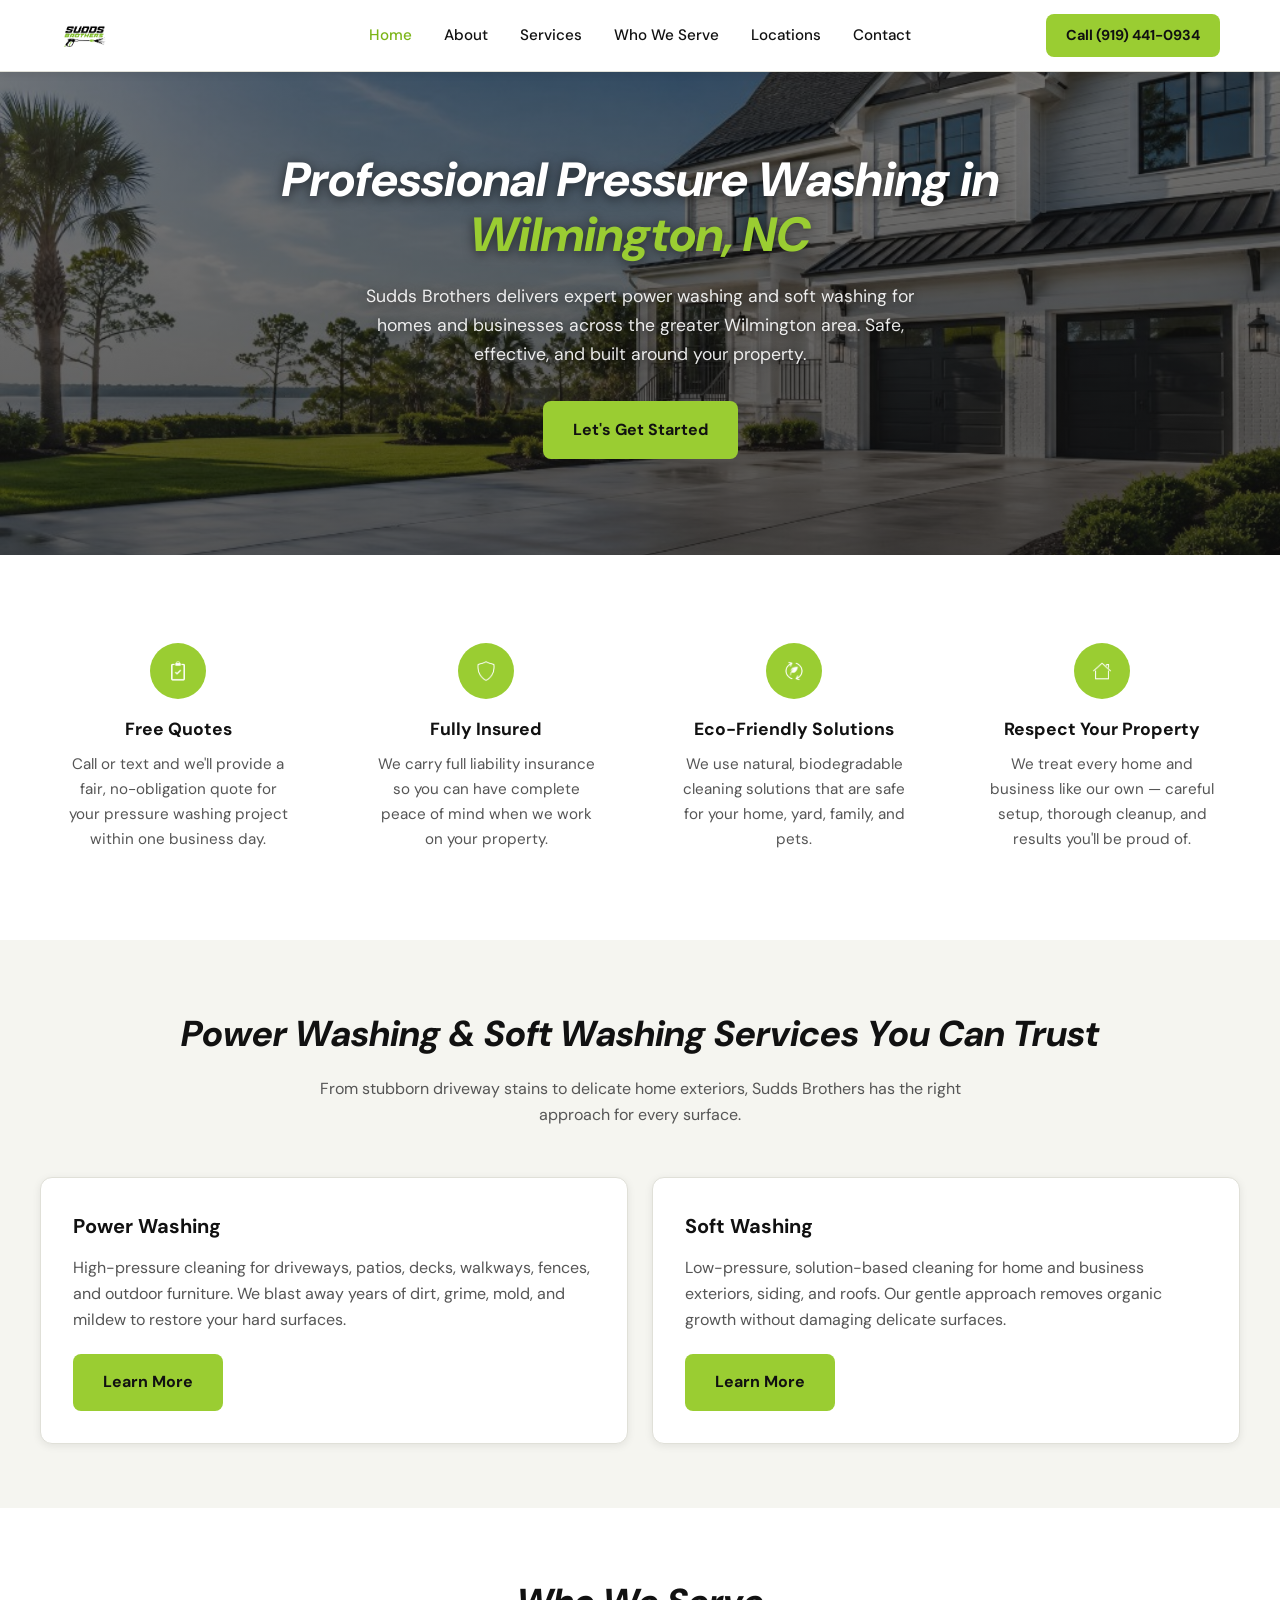
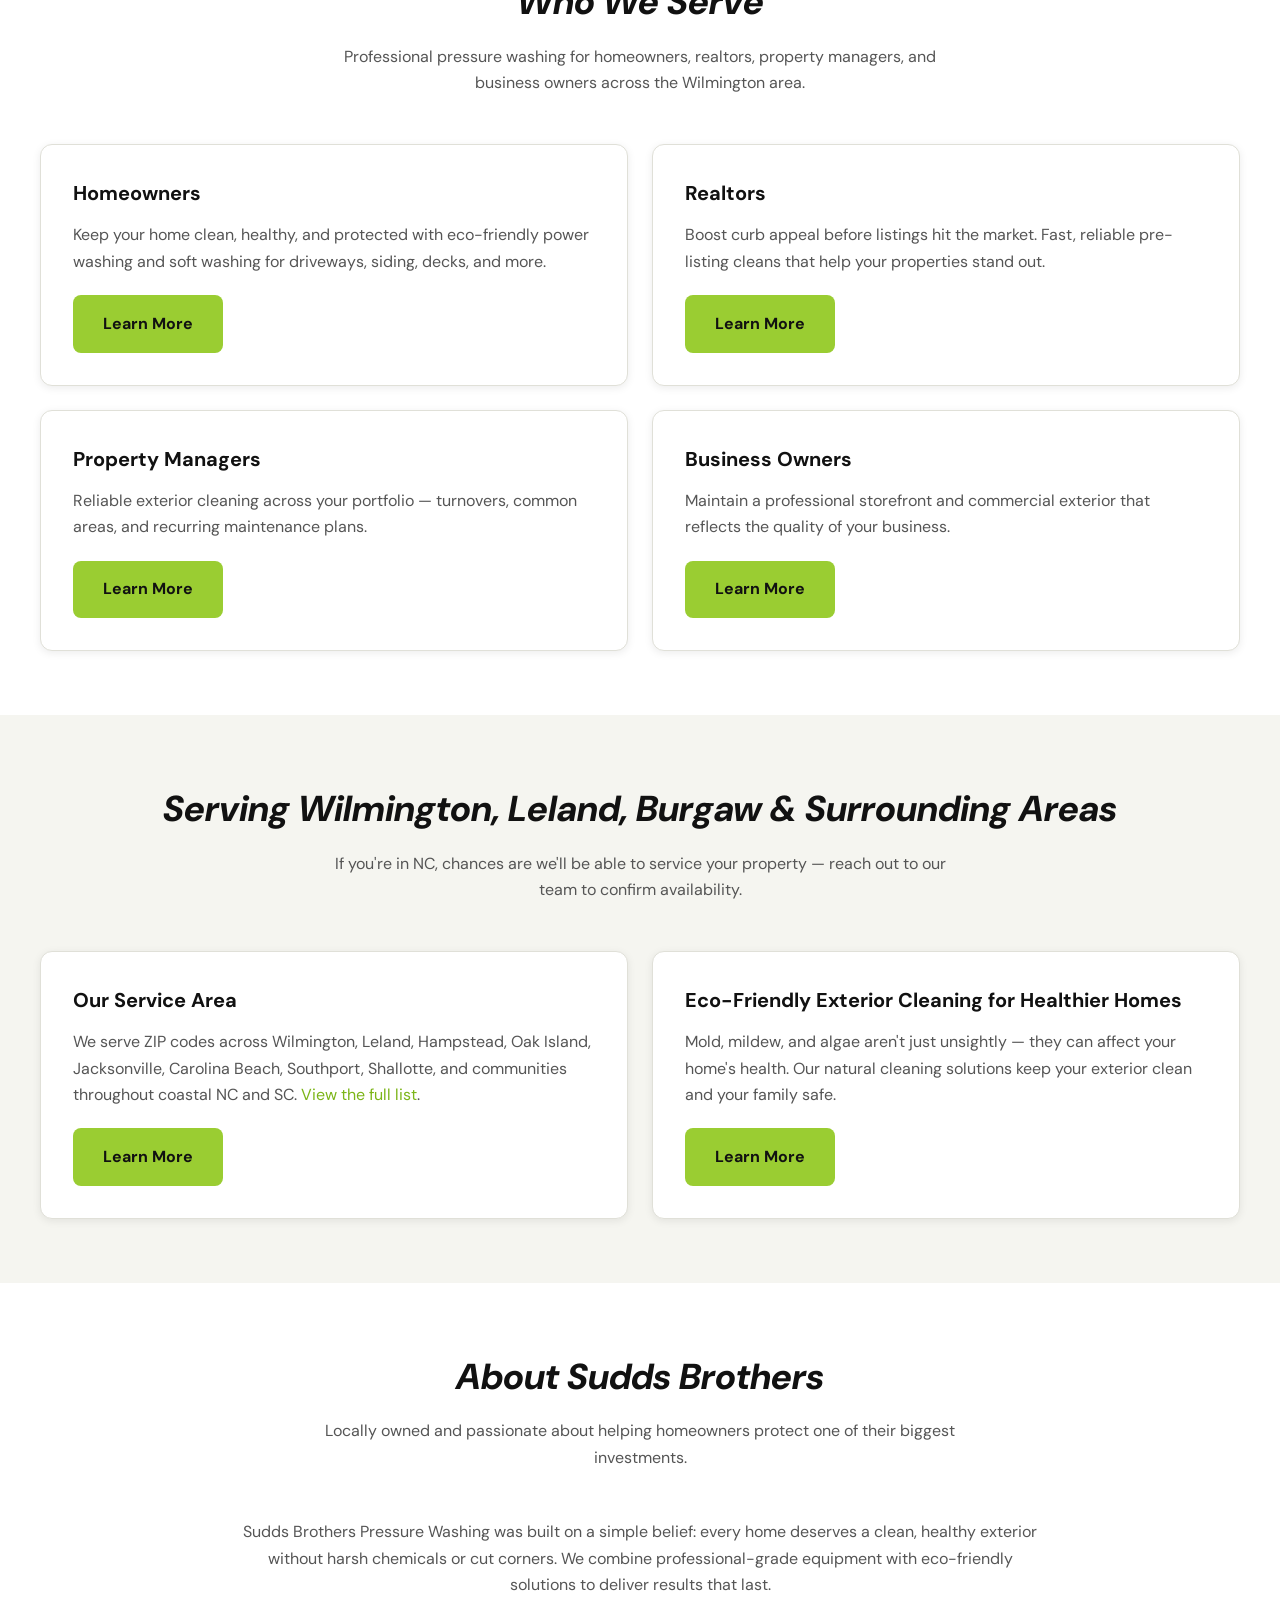
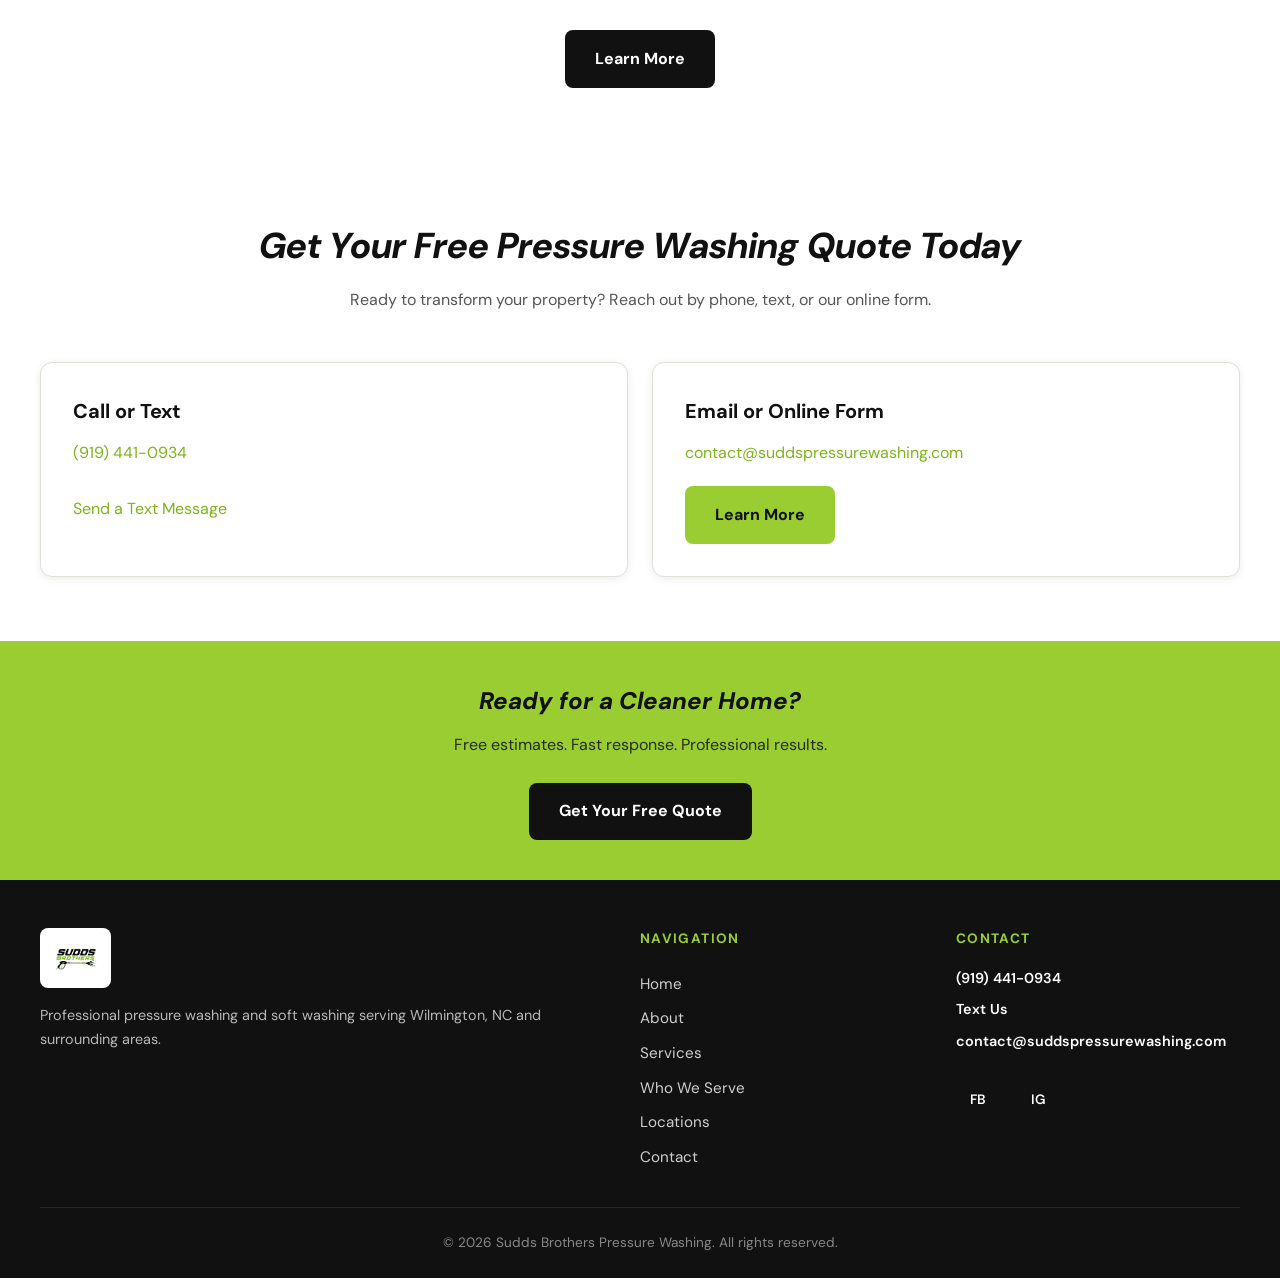
==== commit d4b9b7b8: "add locations" ====
--- a/index.html
+++ b/index.html
@@ -172,7 +172,7 @@
         <div class="preview-grid">
           <article class="preview-card">
             <h3>Our Service Area</h3>
-            <p>Key locations include Wilmington, Leland, Burgaw, Castle Hayne, Topsail, Hampstead, Oak Island, Jacksonville, Carolina Beach, Southport, Shallotte, and surrounding communities.</p>
+            <p>We serve ZIP codes across Wilmington, Leland, Hampstead, Oak Island, Jacksonville, Carolina Beach, Southport, Shallotte, and communities throughout coastal NC and SC. <a href="locations.html">View the full list</a>.</p>
             <a href="locations.html" class="btn btn-primary">Learn More</a>
           </article>
           <article class="preview-card">
--- a/css/styles.css
+++ b/css/styles.css
@@ -121,8 +121,8 @@
 
 .header-cta {
   display: none;
-  background: var(--color-black);
-  color: var(--color-white) !important;
+  background: var(--color-green);
+  color: var(--color-black) !important;
   padding: 0.6rem 1.25rem;
   border-radius: var(--radius);
   font-weight: 700;
@@ -131,8 +131,8 @@
 }
 
 .header-cta:hover {
-  background: var(--color-gray-800);
-  color: var(--color-white) !important;
+  background: var(--color-green-dark);
+  color: var(--color-black) !important;
 }
 
 .menu-toggle {
@@ -203,8 +203,8 @@
 .nav-mobile .mobile-cta {
   display: inline-block;
   margin-top: 1rem;
-  background: var(--color-black);
-  color: var(--color-white) !important;
+  background: var(--color-green);
+  color: var(--color-black) !important;
   padding: 0.75rem 1.5rem;
   border-radius: var(--radius);
   font-weight: 700;
@@ -382,14 +382,16 @@
   width: 56px;
   height: 56px;
   margin: 0 auto 1rem;
+  background: var(--color-green);
+  border-radius: 50%;
   display: flex;
   align-items: center;
   justify-content: center;
 }
 
 .trust-icon img {
-  width: 48px;
-  height: 48px;
+  width: 28px;
+  height: 28px;
   object-fit: contain;
 }
 
@@ -569,6 +571,11 @@
   border-radius: 20px;
   font-size: 0.9rem;
   color: var(--color-gray-800);
+}
+
+.location-region li .zip {
+  font-weight: 700;
+  color: var(--color-black);
 }
 
 #service-map {
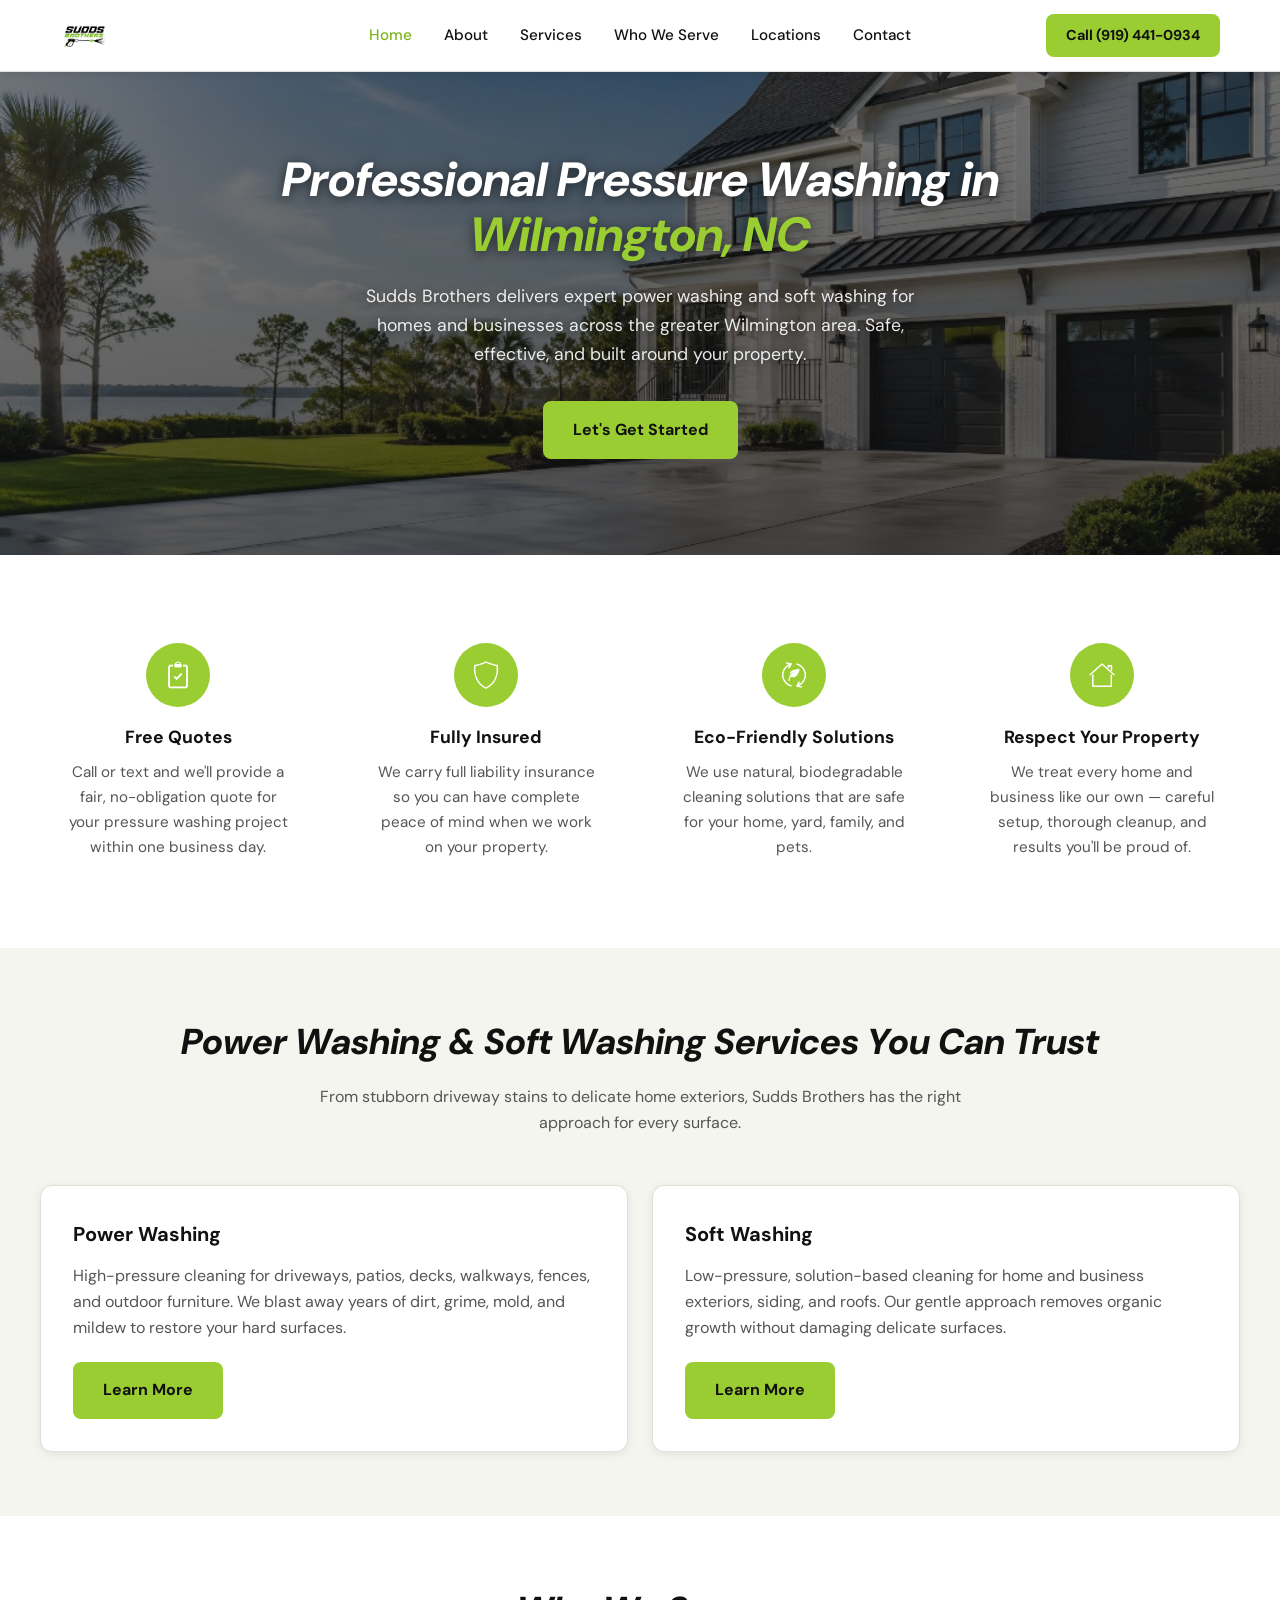
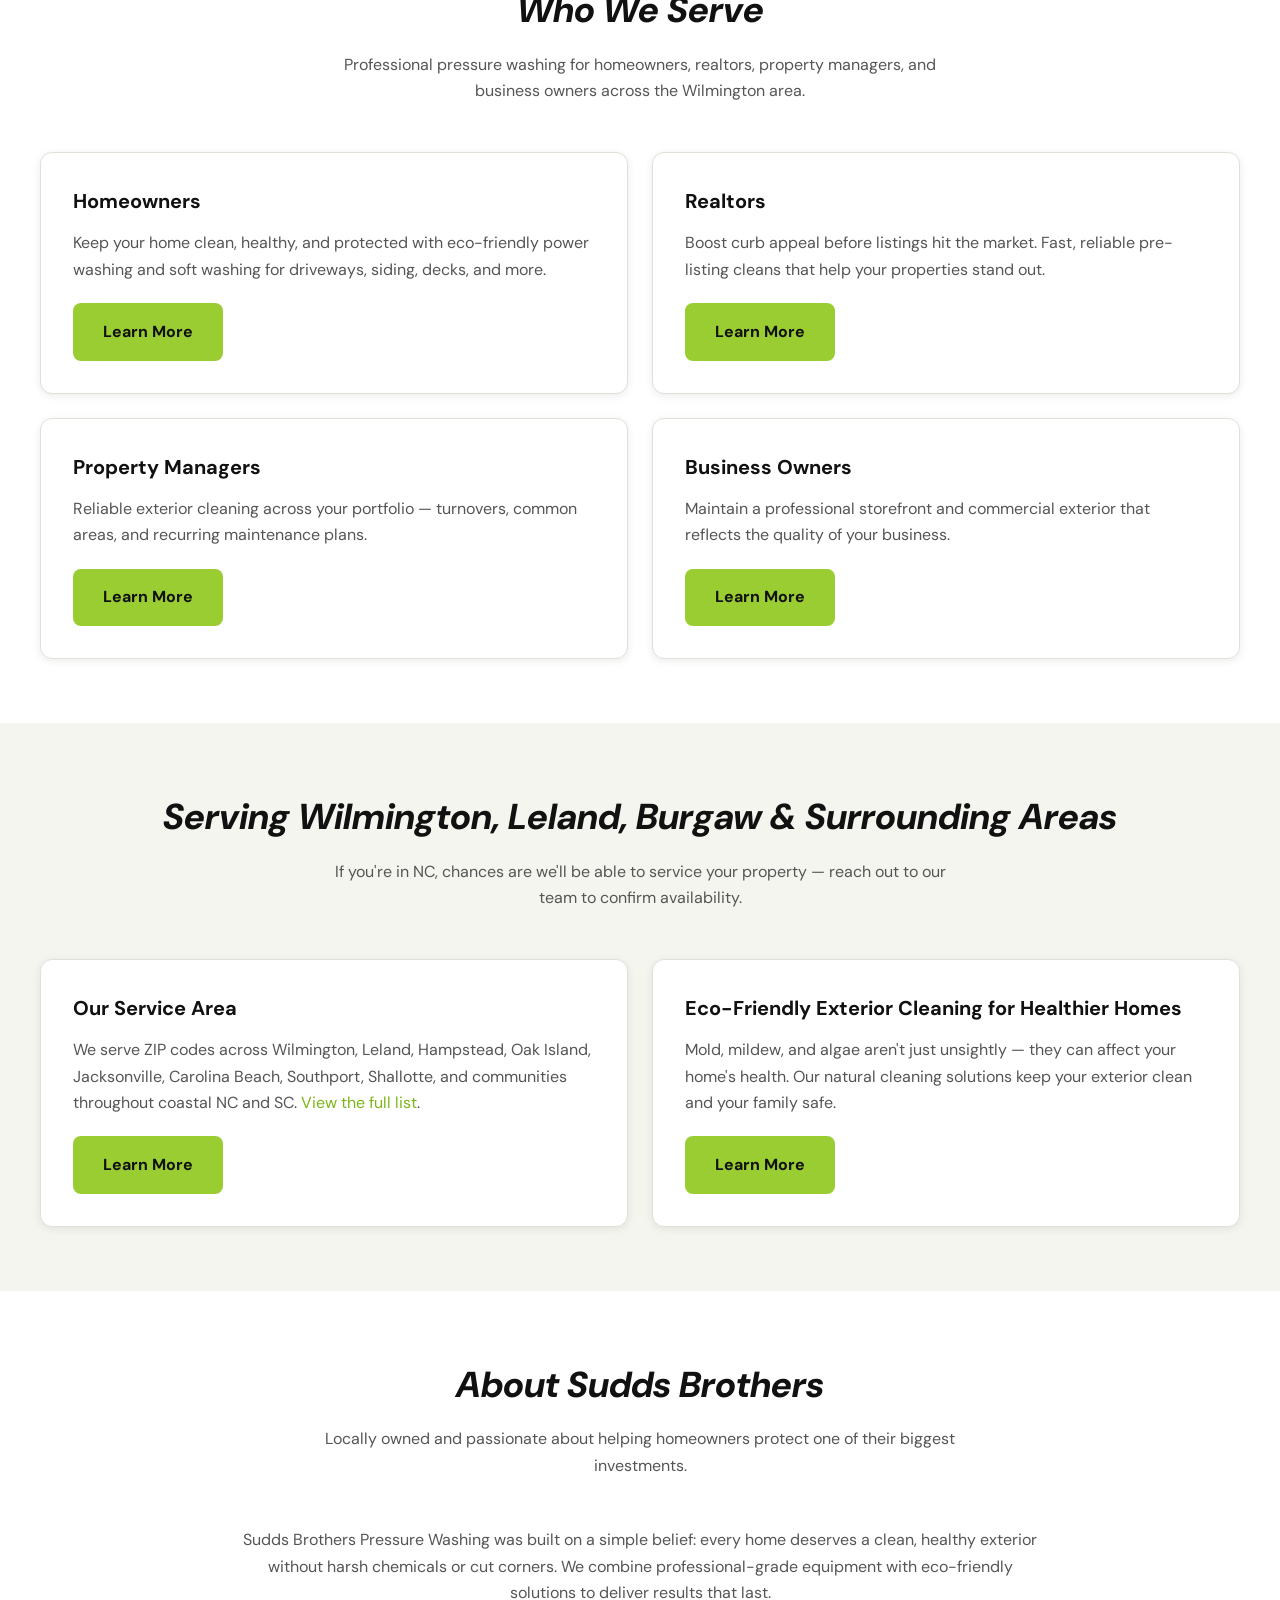
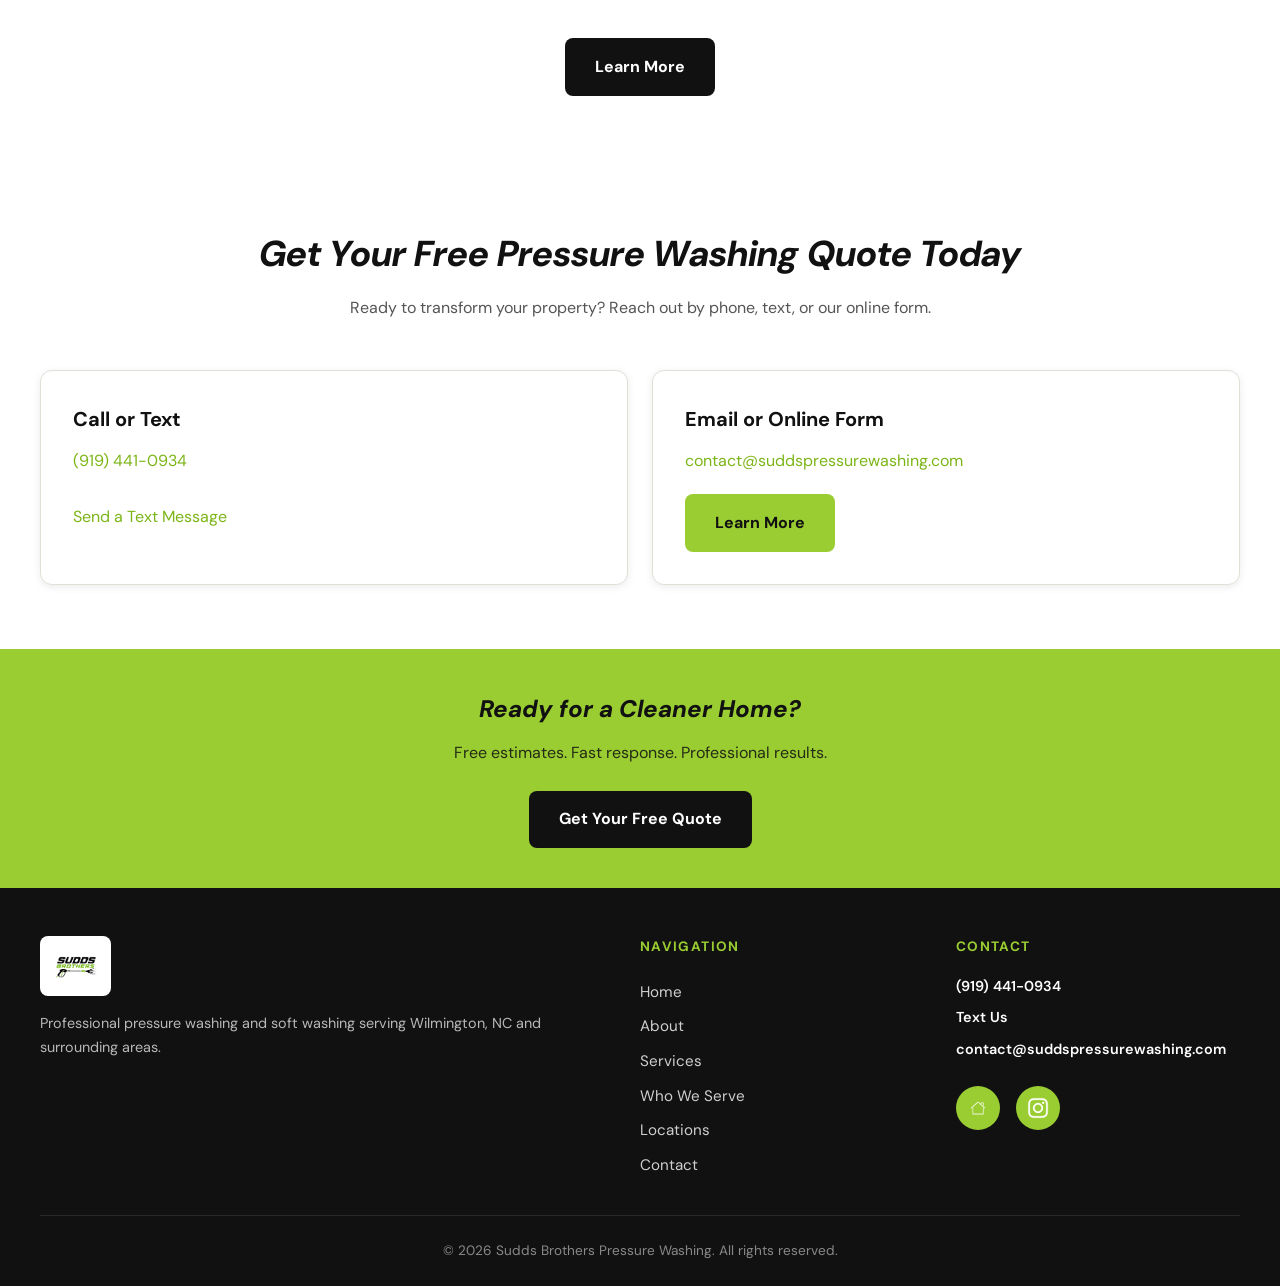
==== commit f2ee862e: "change icons" ====
--- a/index.html
+++ b/index.html
@@ -249,8 +249,8 @@
           <p><a href="sms:+19194410934">Text Us</a></p>
           <p><a href="mailto:contact@suddspressurewashing.com">contact@suddspressurewashing.com</a></p>
           <div class="social-links">
-            <a href="https://www.facebook.com/profile.php?id=61590643113517" target="_blank" rel="noopener noreferrer" aria-label="Facebook" title="Facebook">FB</a>
-            <a href="https://www.instagram.com/suddsbrothers/" target="_blank" rel="noopener noreferrer" aria-label="Instagram" title="Instagram">IG</a>
+            <a href="https://www.facebook.com/profile.php?id=61590643113517" target="_blank" rel="noopener noreferrer" aria-label="Facebook" title="Facebook"><img src="images/icons/icon-facebook.png" alt=""></a>
+            <a href="https://www.instagram.com/suddsbrothers/" target="_blank" rel="noopener noreferrer" aria-label="Instagram" title="Instagram"><img src="images/icons/icon-instagram.png" alt=""></a>
           </div>
         </div>
       </div>
--- a/css/styles.css
+++ b/css/styles.css
@@ -379,8 +379,8 @@
 }
 
 .trust-icon {
-  width: 56px;
-  height: 56px;
+  width: 64px;
+  height: 64px;
   margin: 0 auto 1rem;
   background: var(--color-green);
   border-radius: 50%;
@@ -390,8 +390,8 @@
 }
 
 .trust-icon img {
-  width: 28px;
-  height: 28px;
+  width: 40px;
+  height: 40px;
   object-fit: contain;
 }
 
@@ -619,7 +619,12 @@
   align-items: center;
   justify-content: center;
   flex-shrink: 0;
-  font-size: 1.1rem;
+}
+
+.contact-item-icon img {
+  width: 26px;
+  height: 26px;
+  object-fit: contain;
 }
 
 .contact-item a {
@@ -647,20 +652,22 @@
 .social-links a {
   width: 44px;
   height: 44px;
-  background: var(--color-black);
-  color: var(--color-white);
+  background: var(--color-green);
   border-radius: 50%;
   display: flex;
   align-items: center;
   justify-content: center;
-  font-weight: 700;
-  font-size: 0.85rem;
   transition: background 0.2s;
 }
 
+.social-links a img {
+  width: 22px;
+  height: 22px;
+  object-fit: contain;
+}
+
 .social-links a:hover {
-  background: var(--color-green);
-  color: var(--color-black);
+  background: var(--color-green-dark);
 }
 
 /* Form */
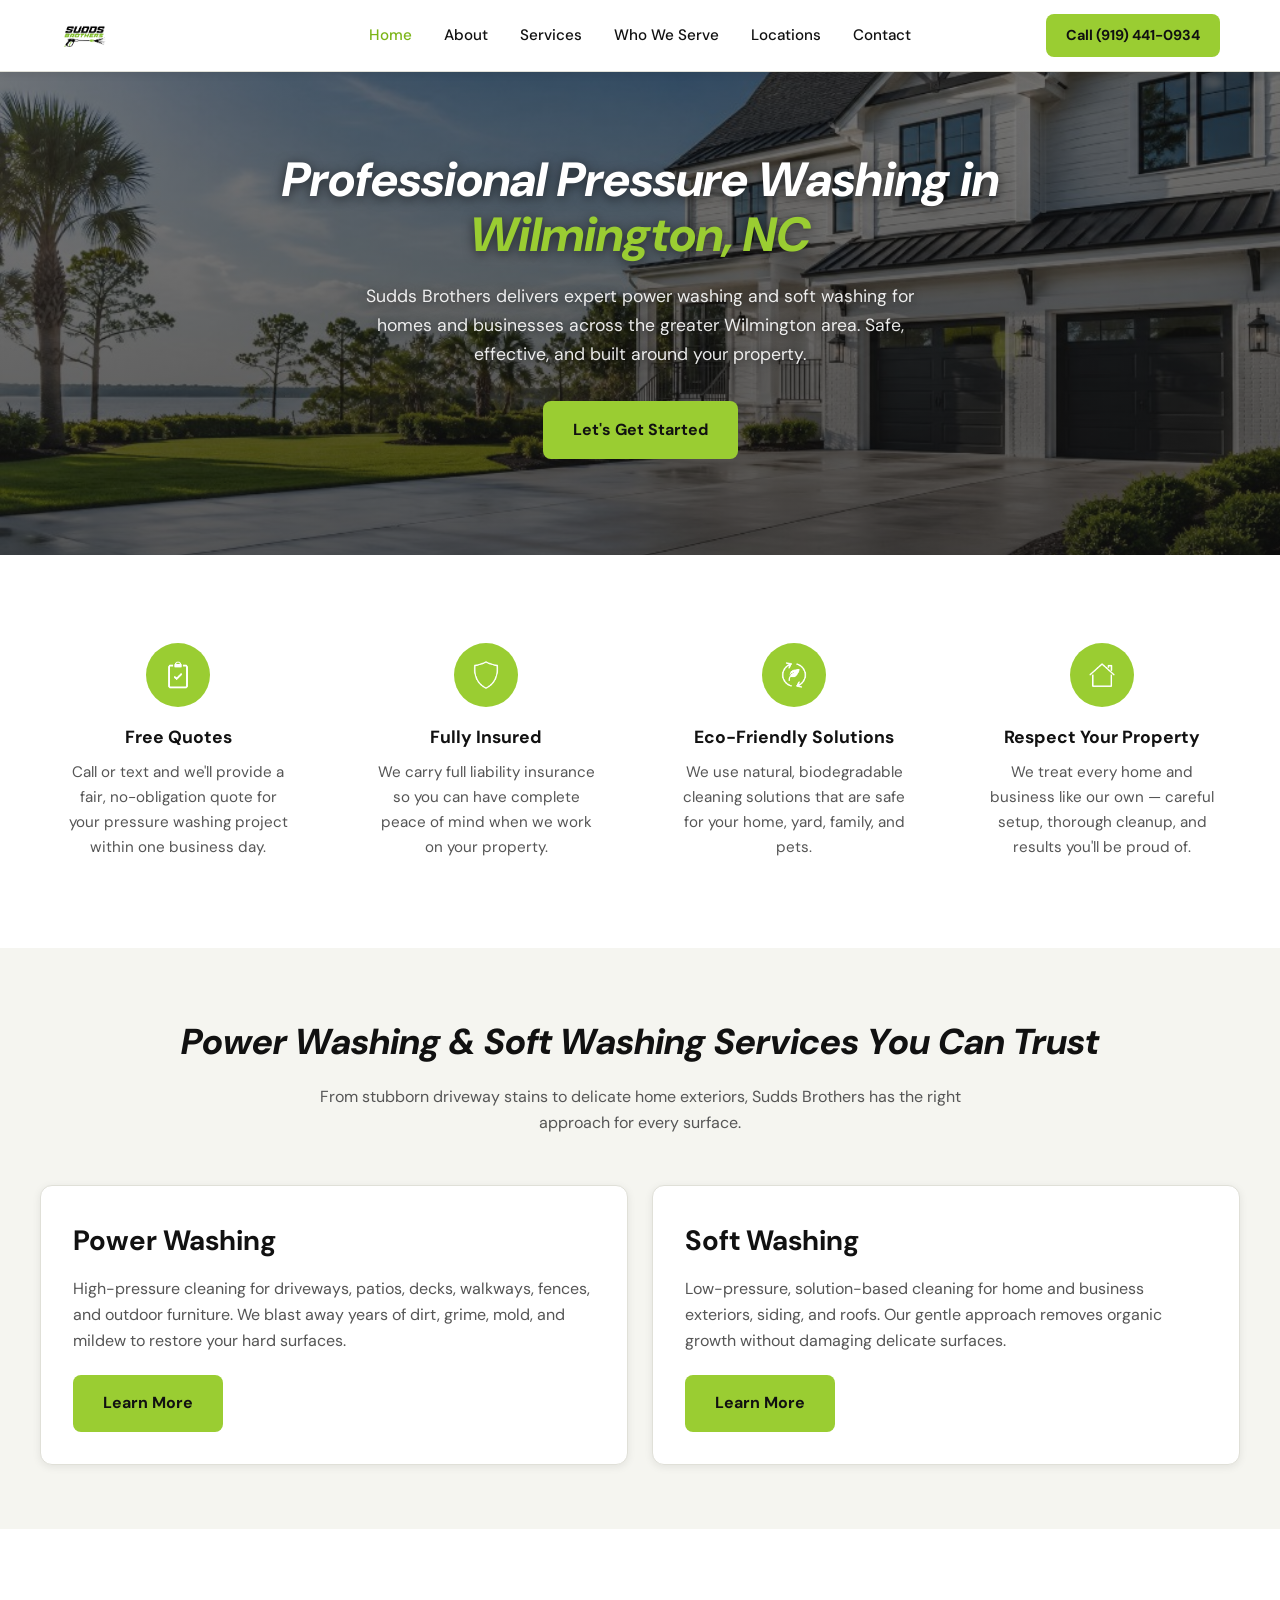
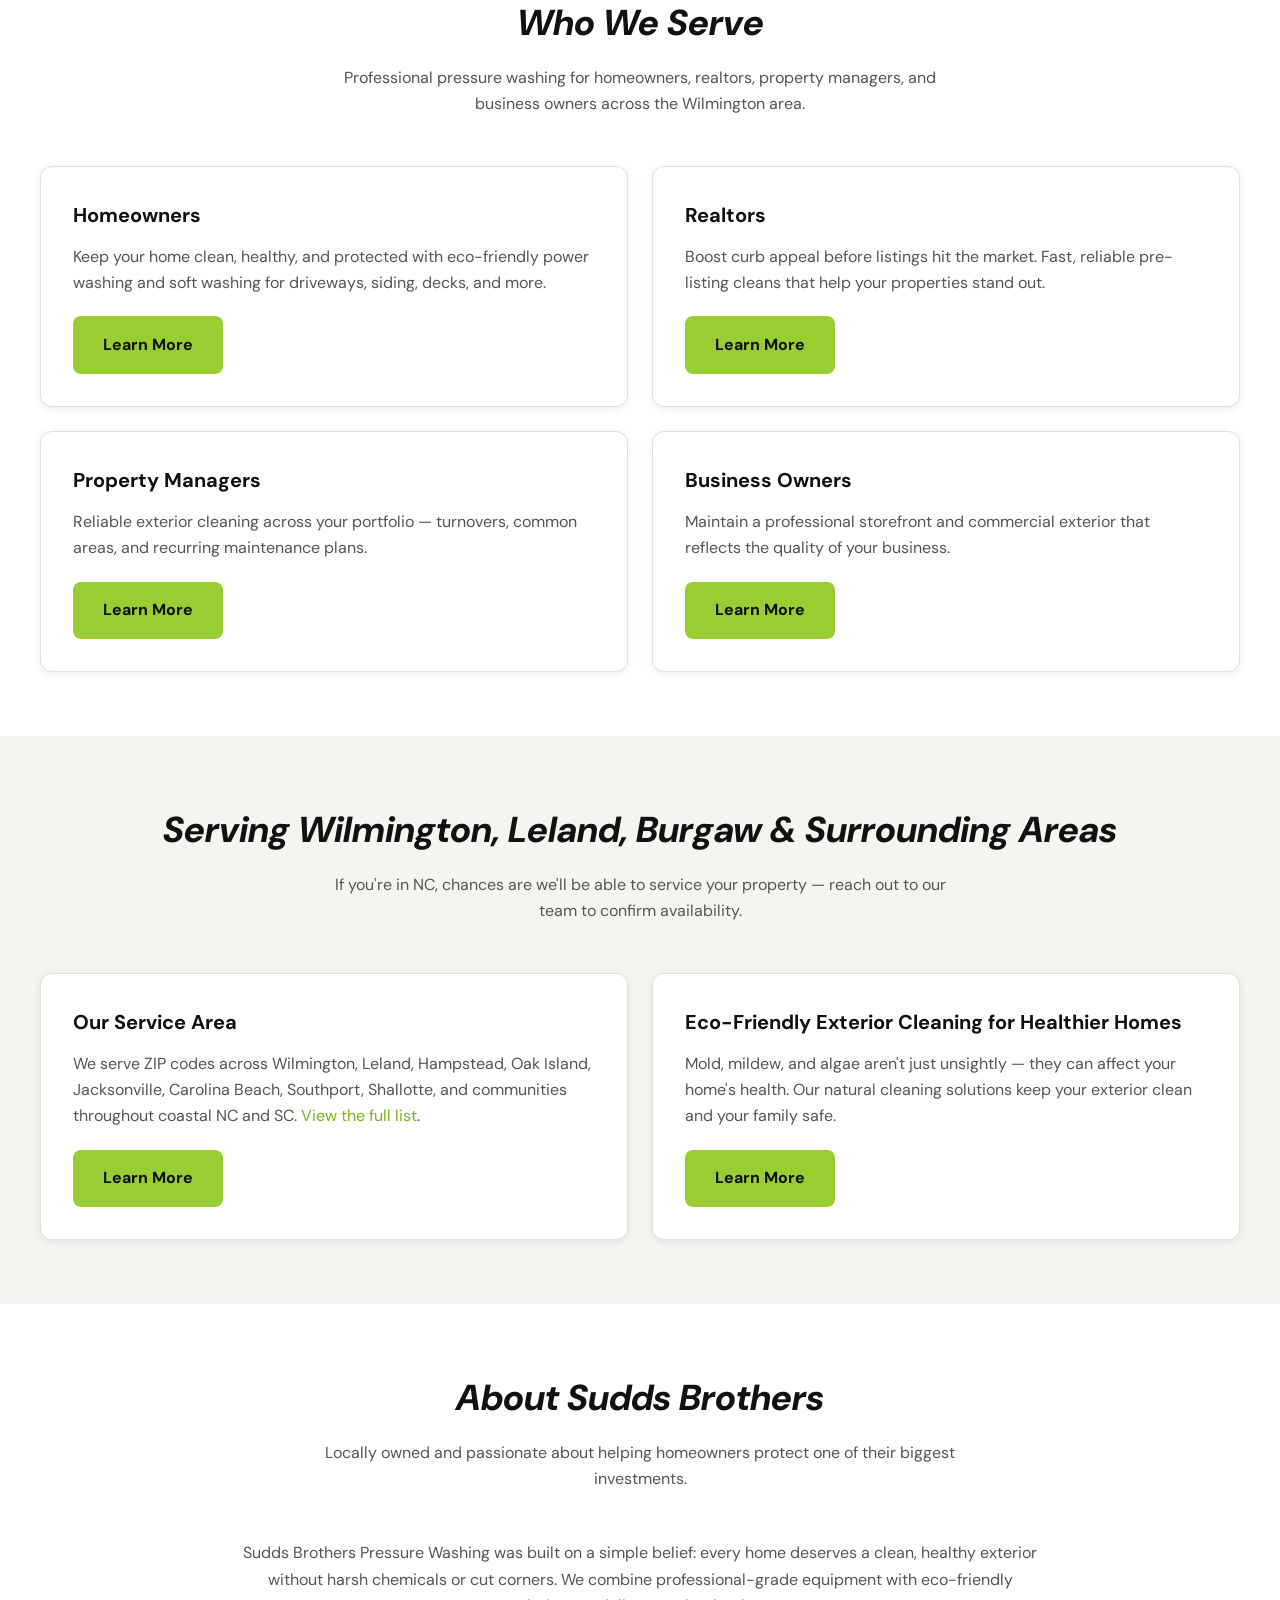
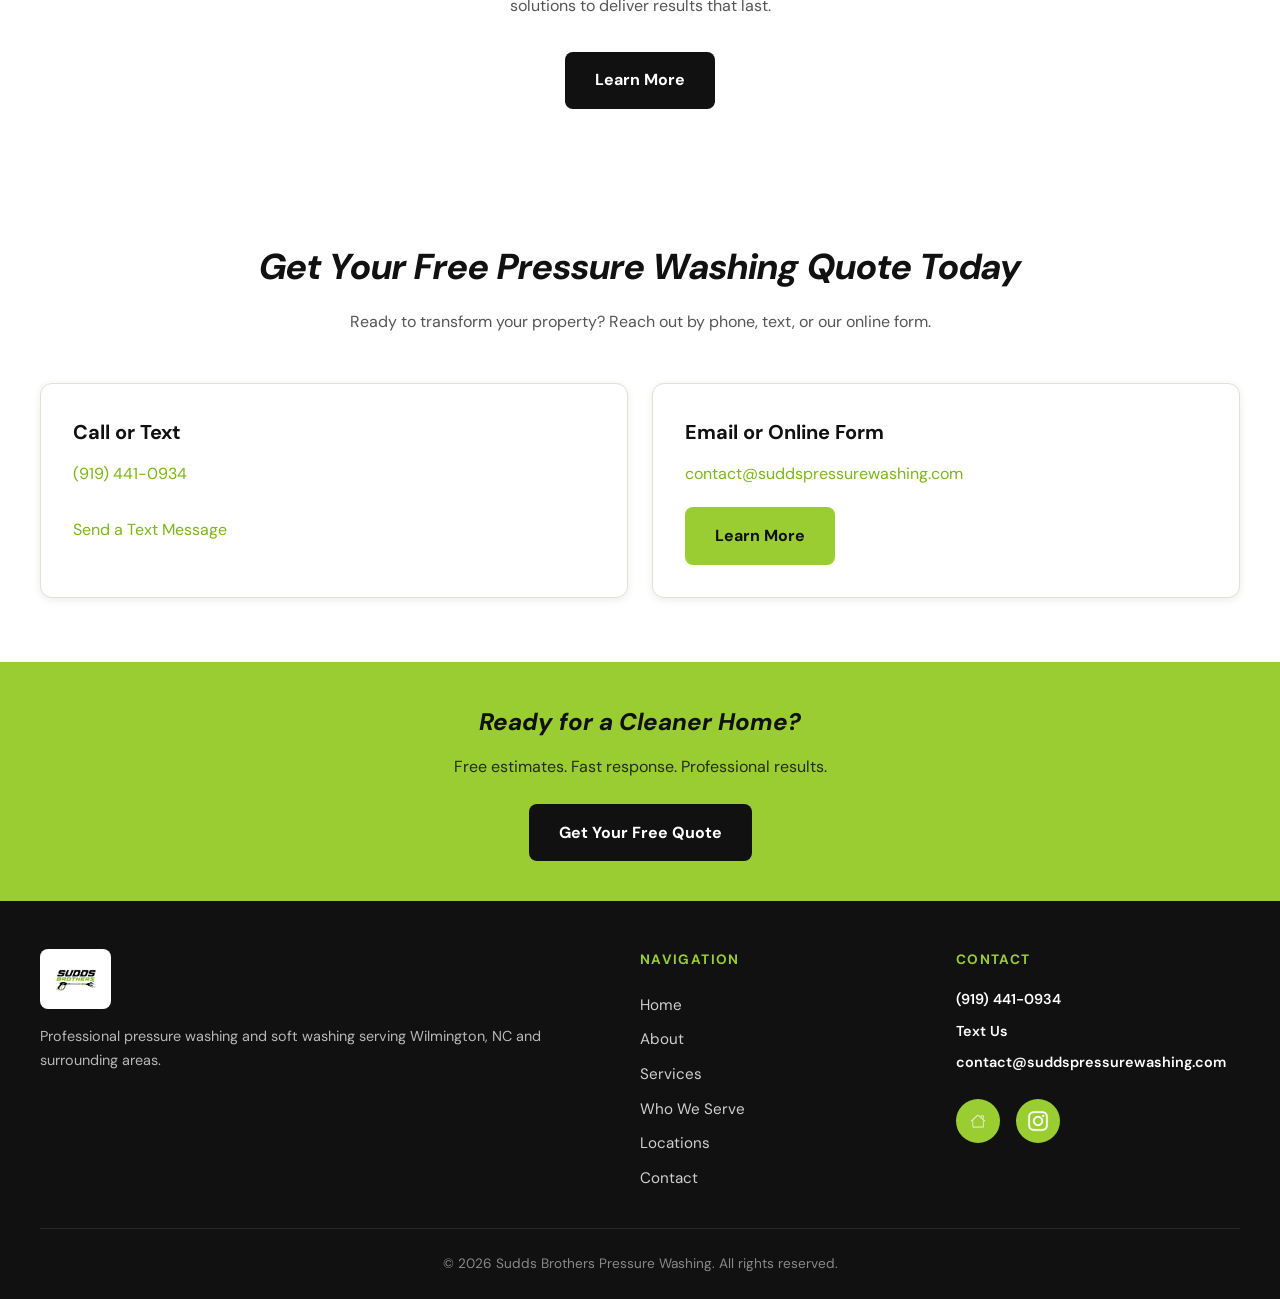
==== commit 3baad155: "small edits" ====
--- a/index.html
+++ b/index.html
@@ -117,7 +117,7 @@
           <h2>Power Washing &amp; Soft Washing Services You Can Trust</h2>
           <p>From stubborn driveway stains to delicate home exteriors, Sudds Brothers has the right approach for every surface.</p>
         </div>
-        <div class="preview-grid">
+        <div class="preview-grid services-preview">
           <article class="preview-card">
             <h3>Power Washing</h3>
             <p>High-pressure cleaning for driveways, patios, decks, walkways, fences, and outdoor furniture. We blast away years of dirt, grime, mold, and mildew to restore your hard surfaces.</p>
--- a/css/styles.css
+++ b/css/styles.css
@@ -436,6 +436,10 @@
   color: var(--color-black);
 }
 
+.services-preview .preview-card h3 {
+  font-size: 1.75rem;
+}
+
 .preview-card p {
   color: var(--color-gray-600);
   margin-bottom: 1.25rem;
@@ -506,7 +510,9 @@
 .service-detail {
   display: grid;
   grid-template-columns: 1fr;
-  gap: 2rem;
+  gap: 1.5rem;
+  max-width: 960px;
+  margin-inline: auto;
   margin-bottom: 3rem;
   padding-bottom: 3rem;
   border-bottom: 1px solid var(--color-gray-200);
@@ -518,11 +524,40 @@
   padding-bottom: 0;
 }
 
+.service-detail > div {
+  display: flex;
+  flex-direction: column;
+  align-items: center;
+}
+
 .service-detail h2 {
   font-size: 1.5rem;
   font-weight: 700;
   color: var(--color-black);
   margin-bottom: 1rem;
+  text-align: center;
+  width: 100%;
+}
+
+.service-detail p,
+.service-detail ul {
+  width: 100%;
+  text-align: left;
+}
+
+.service-detail ul {
+  list-style: disc;
+  padding-left: 1.5rem;
+  margin-bottom: 1rem;
+  color: var(--color-gray-600);
+}
+
+.service-detail li {
+  margin-bottom: 0.4rem;
+}
+
+.service-detail .btn {
+  align-self: flex-start;
 }
 
 .service-detail p {
@@ -535,8 +570,8 @@
   background: var(--color-green);
   color: var(--color-black);
   font-weight: 700;
-  font-size: 0.8rem;
-  padding: 0.3rem 0.75rem;
+  font-size: 1.25rem;
+  padding: 0.45rem 1rem;
   border-radius: 20px;
   margin-bottom: 1rem;
   text-transform: uppercase;
@@ -984,6 +1019,7 @@
   .service-detail {
     grid-template-columns: 1fr 1fr;
     align-items: start;
+    gap: 1.25rem;
   }
 }
 
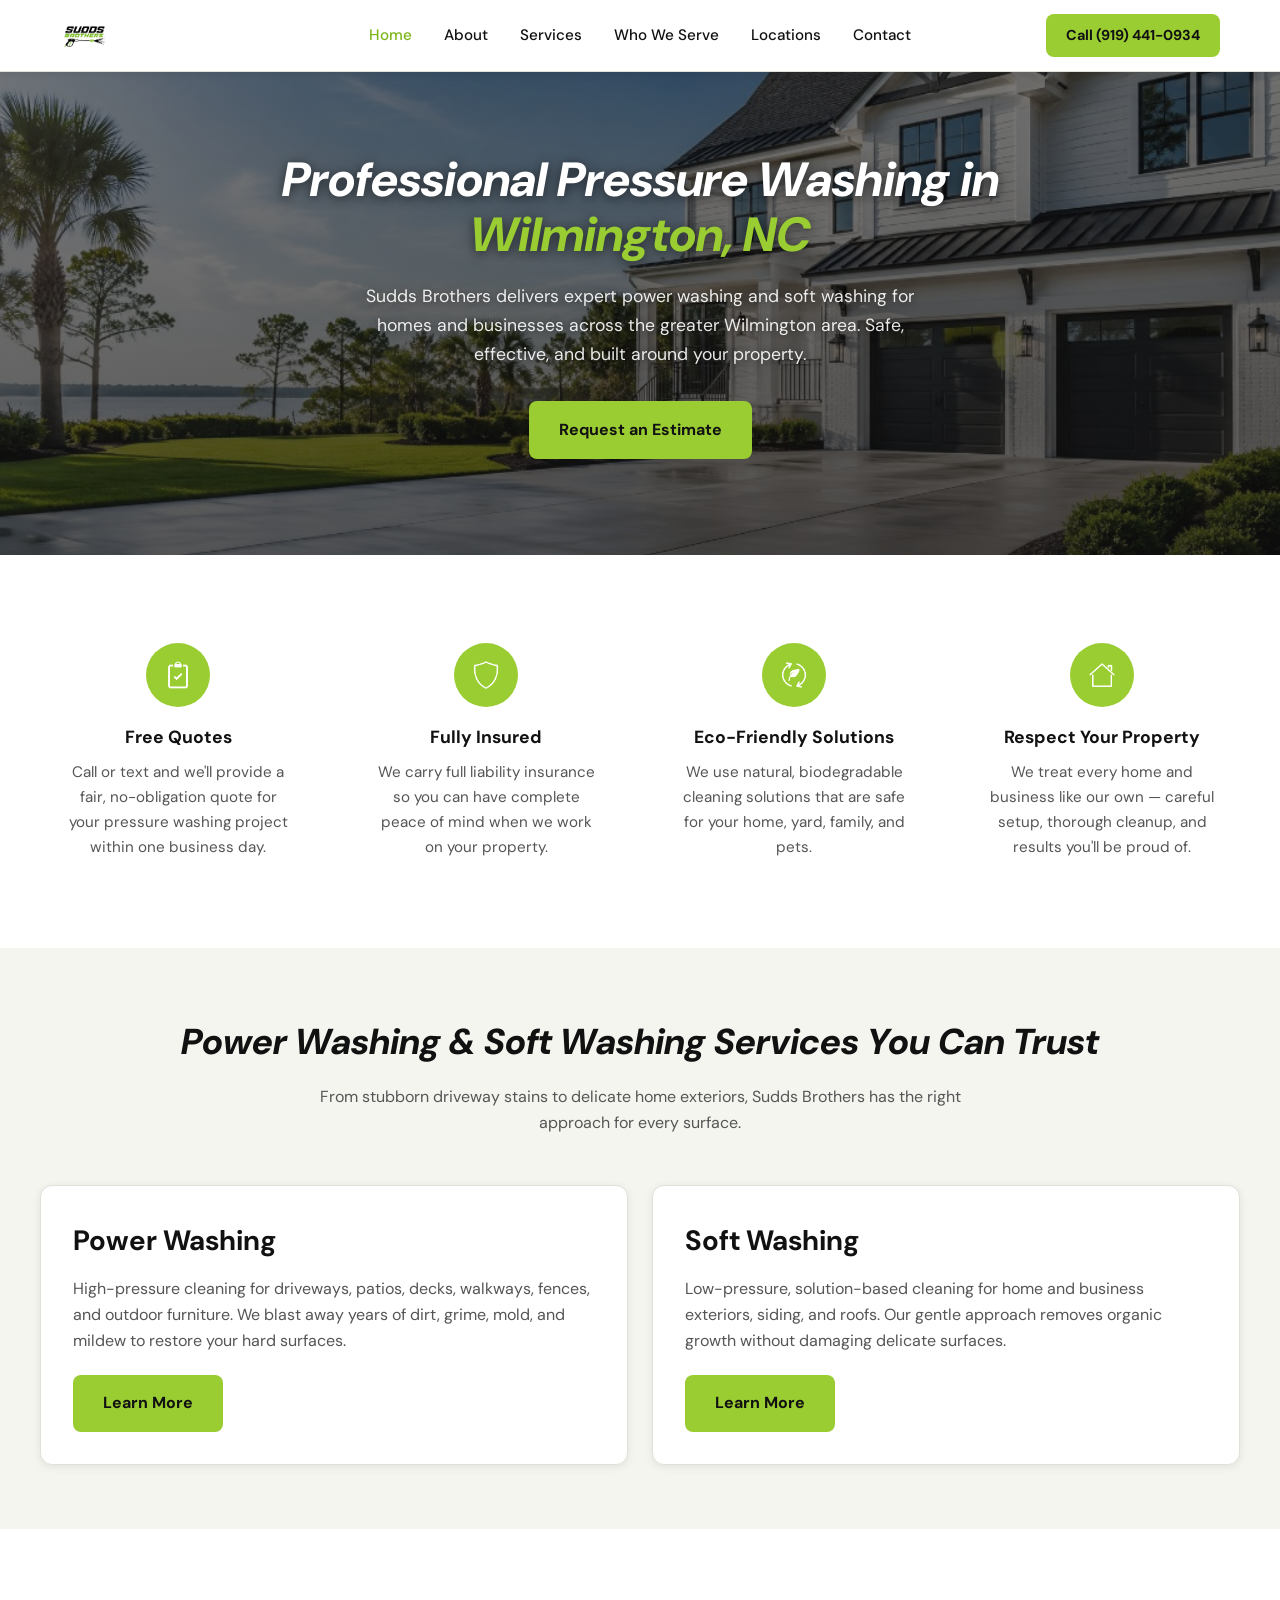
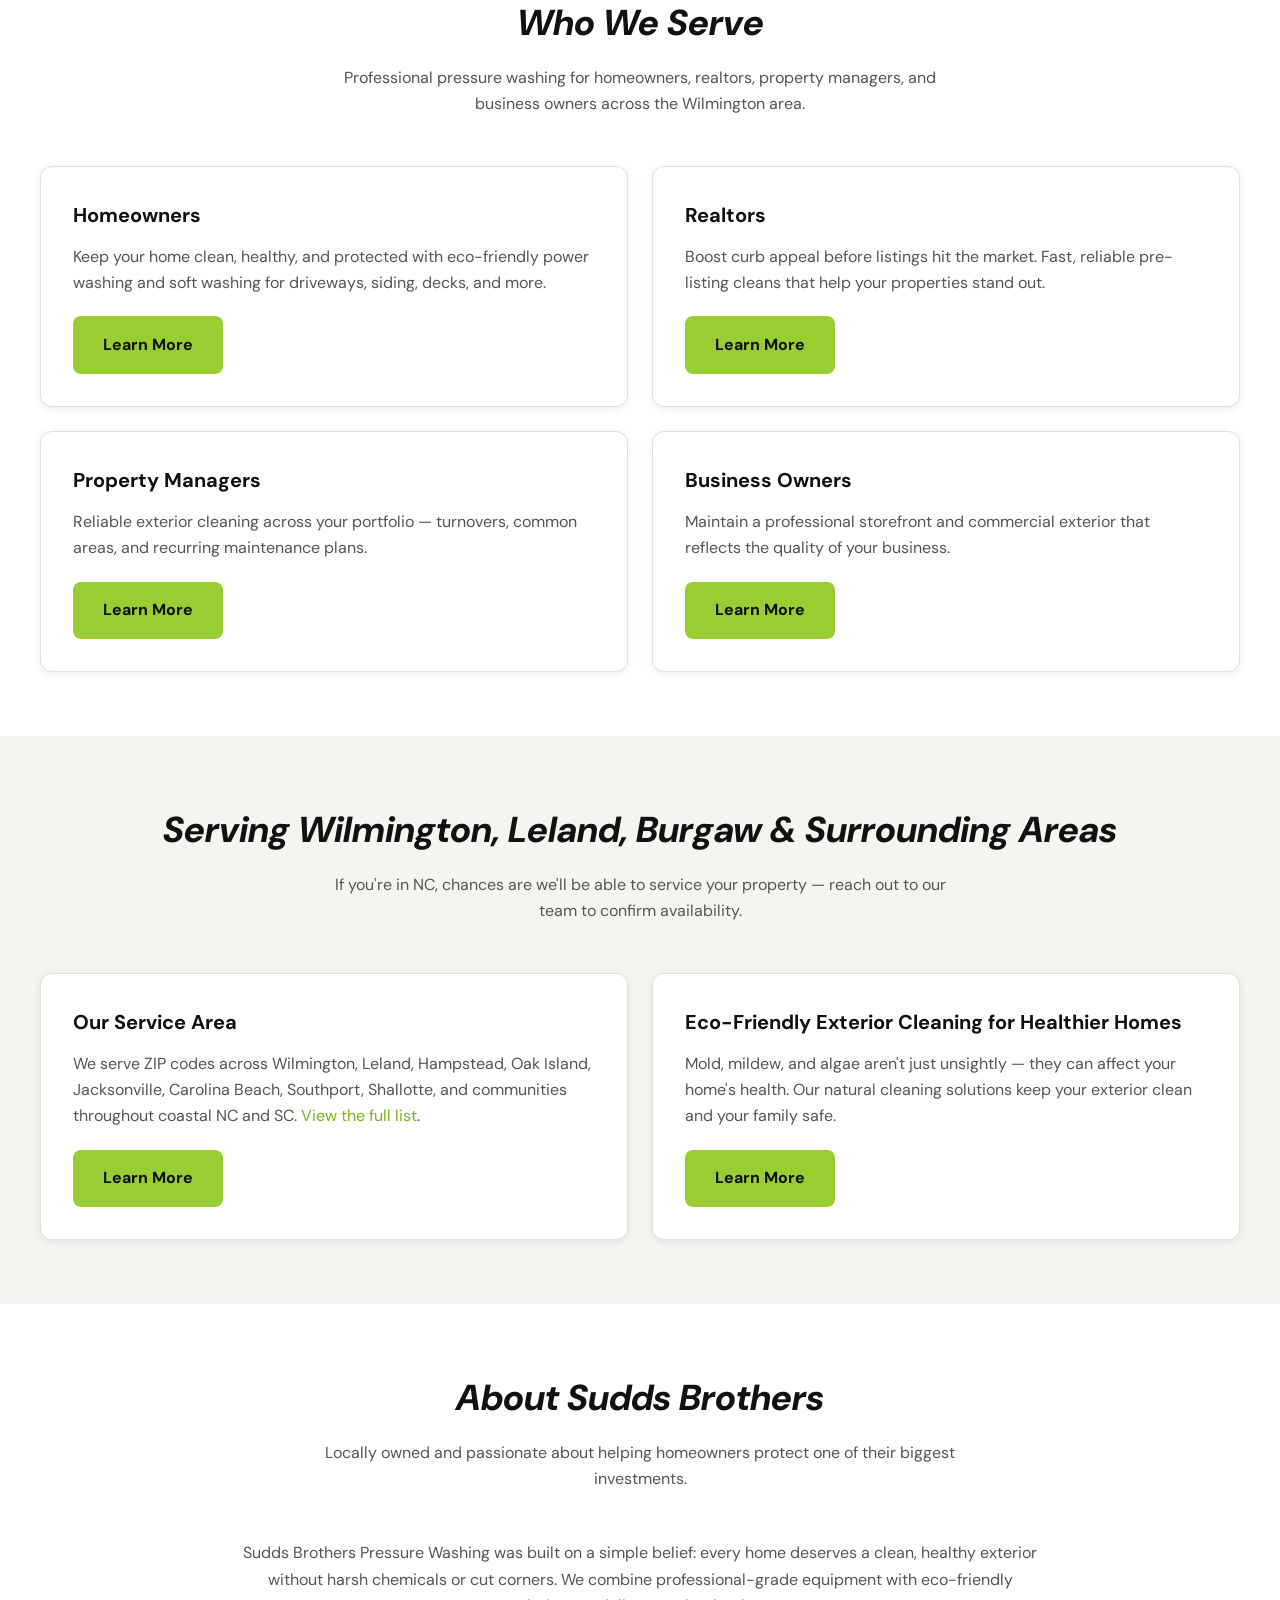
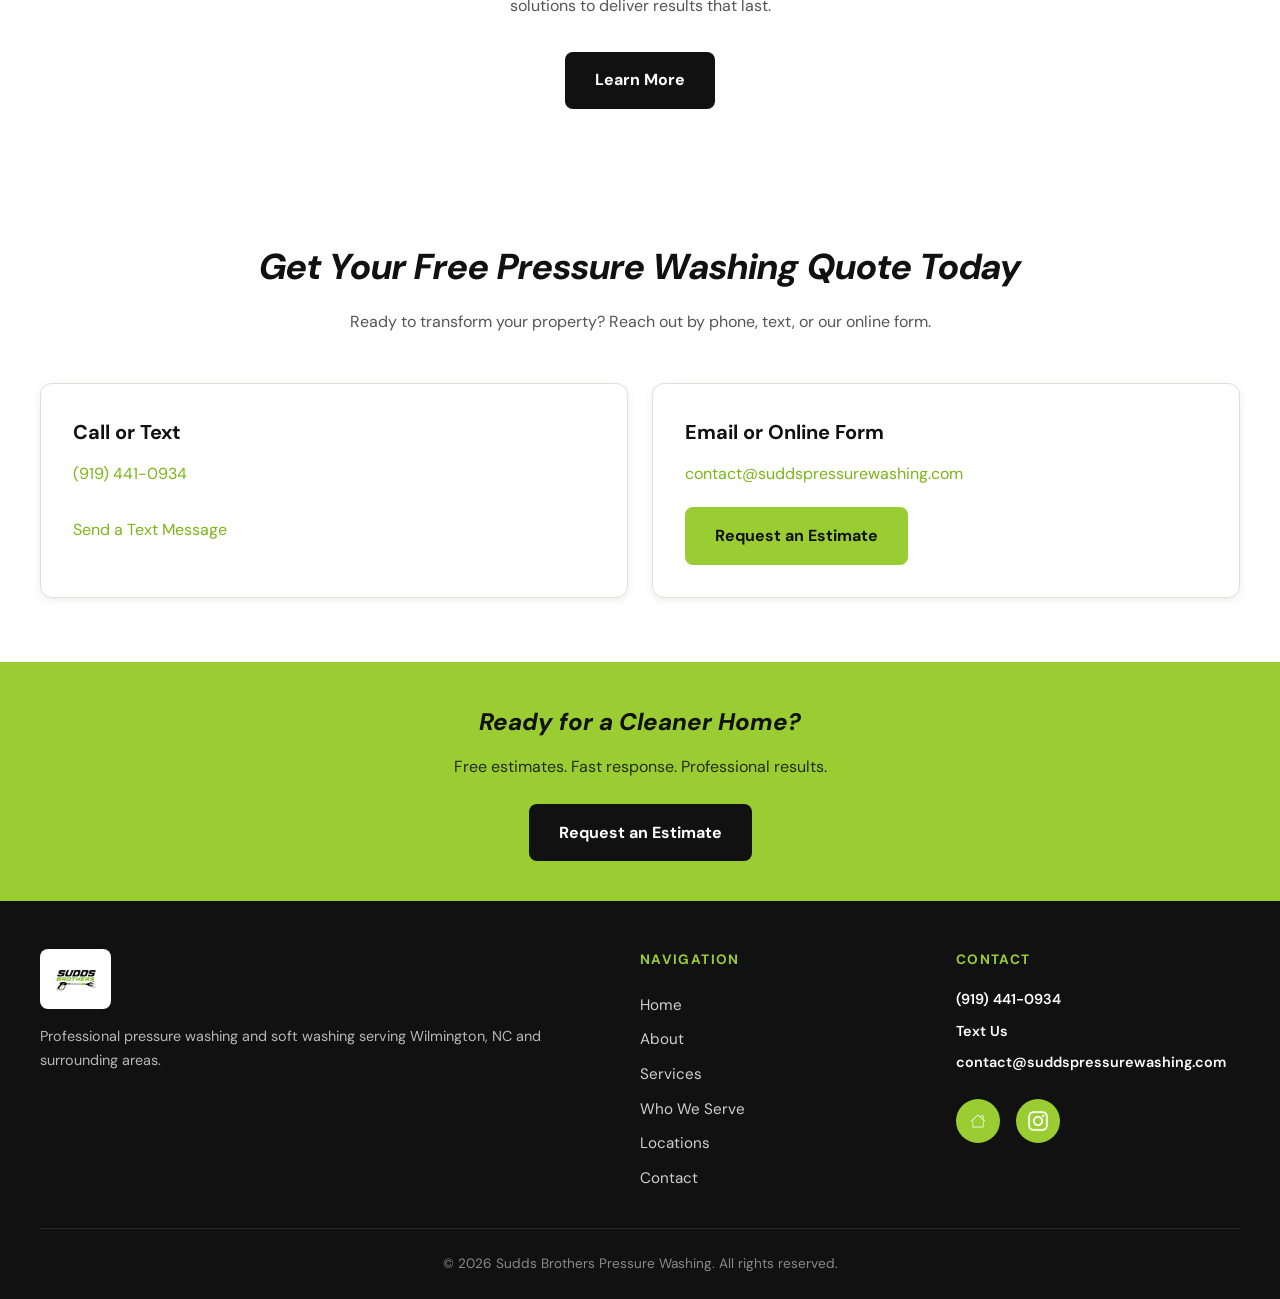
==== commit c7240ef7: "change headers and CTAs" ====
--- a/index.html
+++ b/index.html
@@ -71,7 +71,7 @@
         <h1>Professional Pressure Washing in <span>Wilmington, NC</span></h1>
         <p>Sudds Brothers delivers expert power washing and soft washing for homes and businesses across the greater Wilmington area. Safe, effective, and built around your property.</p>
         <div class="hero-actions">
-          <a href="contact.html" class="btn btn-primary">Let's Get Started</a>
+          <a href="contact.html" class="btn btn-primary">Request an Estimate</a>
         </div>
       </div>
     </section>
@@ -212,7 +212,7 @@
           <article class="preview-card">
             <h3>Email or Online Form</h3>
             <p><a href="mailto:contact@suddspressurewashing.com">contact@suddspressurewashing.com</a></p>
-            <a href="contact.html" class="btn btn-primary">Learn More</a>
+            <a href="contact.html" class="btn btn-primary">Request an Estimate</a>
           </article>
         </div>
       </div>
@@ -222,7 +222,7 @@
       <div class="container">
         <h2>Ready for a Cleaner Home?</h2>
         <p>Free estimates. Fast response. Professional results.</p>
-        <a href="contact.html" class="btn">Get Your Free Quote</a>
+        <a href="contact.html" class="btn">Request an Estimate</a>
       </div>
     </section>
   </main>
--- a/css/styles.css
+++ b/css/styles.css
@@ -530,7 +530,21 @@
   align-items: center;
 }
 
-.service-detail h2 {
+.service-detail .service-title {
+  grid-column: 1 / -1;
+  text-align: center;
+  font-family: var(--font-display);
+  font-size: clamp(1.75rem, 3.5vw, 2.25rem);
+  font-weight: 800;
+  font-style: italic;
+  color: var(--color-black);
+  margin-bottom: 0.25rem;
+  padding-bottom: 0.75rem;
+  border-bottom: 3px solid var(--color-green);
+}
+
+.service-detail h2,
+.service-detail h3 {
   font-size: 1.5rem;
   font-weight: 700;
   color: var(--color-black);
